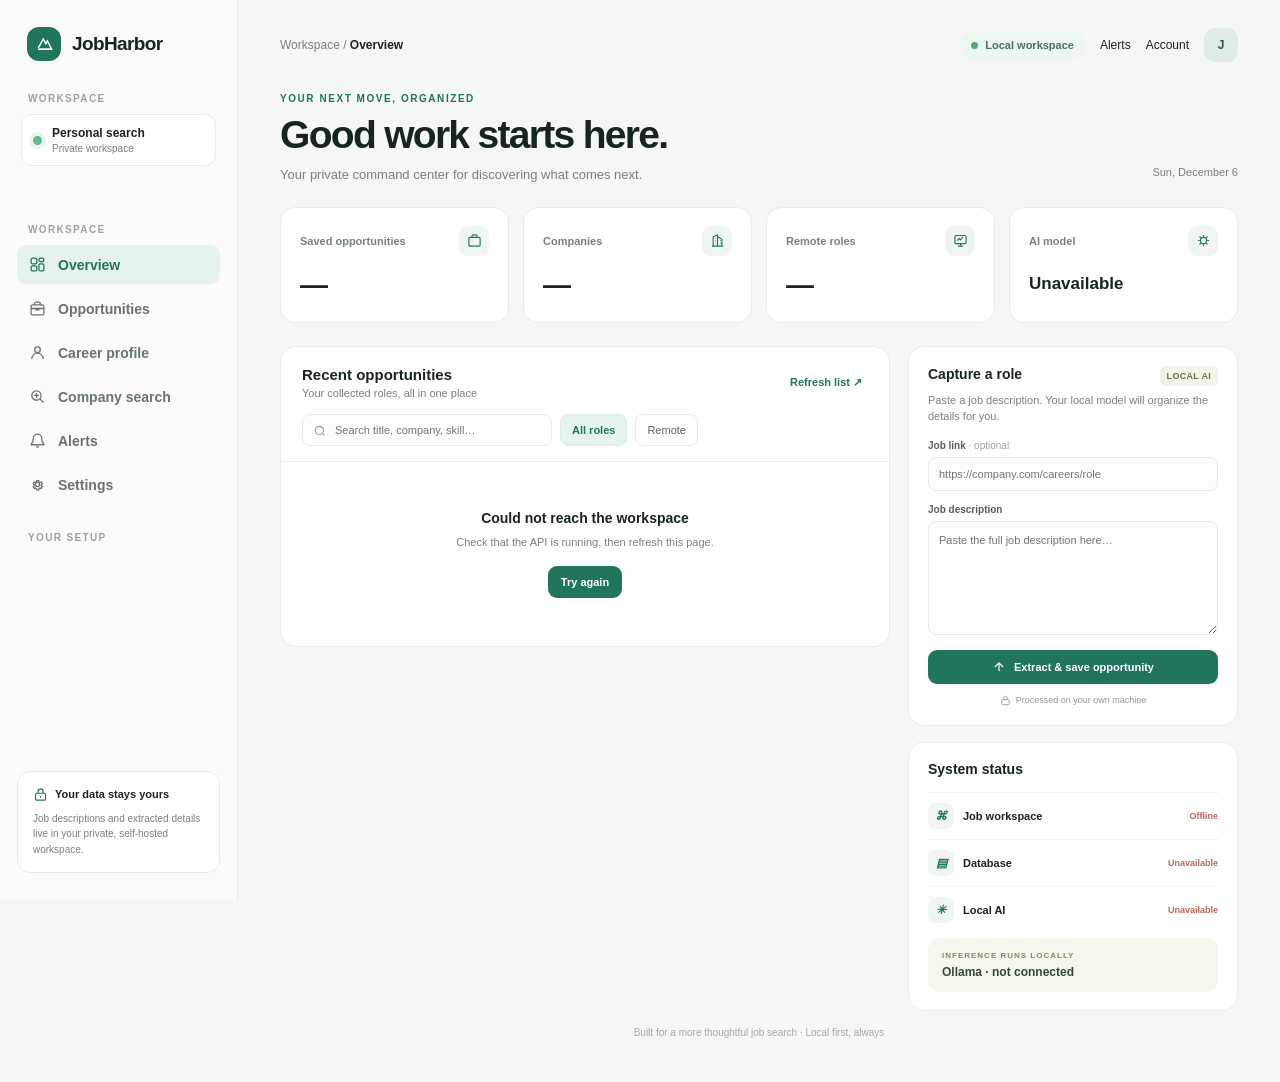
==== backend/app/static/index.html @ a7c16cae "Add job alerts, push notifications, and settings" ====
<!doctype html>
<html lang="en">
<head>
  <meta charset="utf-8">
  <meta name="viewport" content="width=device-width, initial-scale=1">
  <meta name="theme-color" content="#450084">
  <meta name="description" content="A private, local-first workspace for collecting and organizing job opportunities with AI.">
  <title>JobHarbor — Local AI Job Search</title>
  <style>
    :root{--ink:#172520;--muted:#77827d;--line:#e8ece8;--paper:#fff;--wash:#f5f7f4;--green:#21755c;--mint:#e6f3ed;--lime:#c9f07b;--amber:#f6bd68;--shadow:0 12px 35px rgba(31,53,44,.055)}
    *{box-sizing:border-box}body{margin:0;background:var(--wash);color:var(--ink);font-family:Inter,"DM Sans",-apple-system,BlinkMacSystemFont,"Segoe UI",sans-serif;font-size:14px}button,input,textarea{font:inherit}button{cursor:pointer}.shell{min-height:100vh;display:grid;grid-template-columns:238px 1fr}.sidebar{background:#fbfcfa;border-right:1px solid var(--line);padding:27px 17px;display:flex;flex-direction:column;position:sticky;top:0;height:100vh}.brand{display:flex;align-items:center;gap:11px;padding:0 10px 32px;font-family:Manrope,Inter,sans-serif;font-size:19px;font-weight:800;letter-spacing:-.6px}.brand-mark{width:34px;height:34px;border-radius:12px;background:var(--green);display:grid;place-items:center;color:white}.brand-mark svg{width:19px}.workspace-label,.nav-caption{font-size:10px;letter-spacing:1.35px;color:#9aa39e;font-weight:700;text-transform:uppercase;padding:0 11px;margin-bottom:10px}.workspace{display:flex;align-items:center;gap:10px;background:white;border:1px solid var(--line);border-radius:11px;padding:11px;margin:0 4px 30px}.workspace-dot{width:9px;height:9px;background:#66b989;border-radius:50%;box-shadow:0 0 0 4px #e8f5ed}.workspace strong{display:block;font-size:12px}.workspace small{display:block;color:var(--muted);font-size:10px;margin-top:3px}.nav{display:grid;gap:5px}.nav a{color:#68746e;text-decoration:none;padding:11px 12px;border-radius:9px;display:flex;gap:12px;align-items:center;font-weight:600}.nav a.active{color:var(--green);background:var(--mint)}.nav a svg{width:17px;height:17px;stroke:currentColor;stroke-width:1.8;fill:none}.nav-caption{margin-top:28px}.side-note{margin-top:auto;padding:15px;border:1px solid var(--line);border-radius:13px;background:#fff}.side-note-head{display:flex;align-items:center;gap:7px;font-size:11px;font-weight:700}.lock{color:var(--green);width:15px}.side-note p{font-size:10px;color:var(--muted);line-height:1.55;margin:9px 0 0}.main{max-width:1500px;width:100%;margin:auto;padding:28px 42px 44px}.topbar{display:flex;justify-content:space-between;align-items:center;margin-bottom:31px}.crumb{color:var(--muted);font-size:12px}.crumb b{color:var(--ink);font-weight:700}.top-actions{display:flex;align-items:center;gap:15px}.live-pill{display:flex;align-items:center;gap:7px;color:#47755e;font-size:11px;font-weight:600;background:#edf6ef;padding:8px 11px;border-radius:999px}.live-pill i{width:7px;height:7px;background:#52a875;border-radius:50%}.avatar{width:34px;height:34px;display:grid;place-items:center;border-radius:11px;background:#e2ece7;color:#2c5c49;font-weight:700;font-size:12px}.eyebrow{font-size:10px;letter-spacing:1.55px;text-transform:uppercase;color:var(--green);font-weight:700;margin-bottom:9px}.intro{display:flex;align-items:flex-end;justify-content:space-between;gap:20px;margin-bottom:25px}.intro h1{font:700 clamp(28px,3.2vw,39px)/1.15 Manrope,Inter,sans-serif;letter-spacing:-1.7px;margin:0}.intro p{color:var(--muted);margin:9px 0 0;font-size:13px}.date-label{color:var(--muted);font-size:11px;padding-bottom:4px;white-space:nowrap}.metrics{display:grid;grid-template-columns:repeat(4,1fr);gap:14px;margin-bottom:23px}.metric{background:var(--paper);border:1px solid var(--line);border-radius:15px;padding:18px 19px;min-height:116px}.metric-top{display:flex;justify-content:space-between;align-items:center;color:var(--muted);font-size:11px;font-weight:600}.metric-icon{width:30px;height:30px;border-radius:9px;background:#f1f5f2;display:grid;place-items:center;color:var(--green)}.metric-icon svg{width:15px;height:15px;stroke:currentColor;stroke-width:1.8;fill:none}.metric strong{display:block;font:700 28px Manrope,Inter,sans-serif;letter-spacing:-1px;margin-top:13px}.metric strong.na{font-size:17px;letter-spacing:0;padding-top:5px}.content-grid{display:grid;grid-template-columns:minmax(0,1fr) 330px;gap:18px;align-items:start}.panel{background:var(--paper);border:1px solid var(--line);border-radius:16px}.jobs-panel{overflow:hidden}.panel-head{display:flex;justify-content:space-between;align-items:center;padding:19px 21px 15px}.panel-title{font:700 15px Manrope,Inter,sans-serif}.panel-sub{font-size:11px;color:var(--muted);margin-top:4px}.text-link{color:var(--green);border:0;background:none;font-weight:700;font-size:11px}.filters{padding:0 21px 15px;display:flex;gap:8px;align-items:center}.search{position:relative;flex:1;max-width:250px}.search svg{position:absolute;width:14px;left:11px;top:10px;stroke:#96a19b;fill:none;stroke-width:2}.search input{width:100%;border:1px solid var(--line);background:#fcfdfc;border-radius:8px;padding:9px 10px 9px 32px;font-size:11px;outline:none}.filter-btn{border:1px solid var(--line);background:white;color:#58655e;border-radius:8px;padding:9px 11px;font-size:11px}.filter-btn.selected{background:var(--mint);border-color:#dceee4;color:var(--green);font-weight:700}.job-list{border-top:1px solid var(--line)}.job-card{padding:16px 21px;border-bottom:1px solid #f0f2f0;display:flex;gap:13px;transition:background .15s}.job-card:hover{background:#fbfdfb}.company-logo{flex:0 0 39px;height:39px;border-radius:12px;background:#edf4f0;color:#327158;display:grid;place-items:center;font:700 14px Manrope,Inter,sans-serif}.job-main{min-width:0;flex:1}.job-row{display:flex;justify-content:space-between;gap:10px}.job-title{font-weight:700;font-size:13px;line-height:1.4}.job-company{font-size:11px;color:#64716a;margin-top:3px}.job-meta{display:flex;gap:12px;flex-wrap:wrap;margin-top:10px;color:#7a857f;font-size:10px}.job-meta span{display:flex;align-items:center;gap:4px}.job-meta svg{width:12px;height:12px;stroke:currentColor;fill:none;stroke-width:1.8}.job-tags{display:flex;gap:6px;flex-wrap:wrap;margin-top:10px}.tag{font-size:9px;color:#52685b;background:#f1f5f1;padding:5px 8px;border-radius:999px}.job-date{color:#98a19c;font-size:10px;white-space:nowrap}.job-desc{color:#717d76;font-size:11px;line-height:1.55;margin-top:11px;border-top:1px solid #eff2ef;padding-top:10px;white-space:pre-wrap}.job-url{color:var(--green);font-size:10px;text-decoration:none}.empty{padding:48px 20px;text-align:center}.empty-icon{margin:auto auto 12px;width:45px;height:45px;border-radius:14px;background:var(--mint);color:var(--green);display:grid;place-items:center}.empty-icon svg{width:21px;stroke:currentColor;fill:none;stroke-width:1.6}.empty h3{font:700 14px Manrope,Inter,sans-serif;margin:0}.empty p{max-width:300px;margin:8px auto 15px;color:var(--muted);font-size:11px;line-height:1.6}.primary-btn{border:0;border-radius:9px;background:var(--green);color:#fff;padding:10px 13px;font-weight:700;font-size:11px}.right-col{display:grid;gap:16px}.capture{padding:19px}.capture-head{display:flex;justify-content:space-between;align-items:flex-start}.capture h2,.mini-panel h2{font:700 14px Manrope,Inter,sans-serif;margin:0}.capture p{font-size:11px;color:var(--muted);line-height:1.5;margin:6px 0 15px}.ai-badge{background:#f0f5e8;color:#627d3f;border-radius:6px;font-size:9px;font-weight:700;padding:5px 7px;letter-spacing:.3px}.field-label{display:block;font-size:10px;font-weight:700;color:#52615a;margin:13px 0 6px}.capture input,.capture textarea{width:100%;border:1px solid var(--line);background:#fcfdfc;border-radius:8px;padding:10px;font-size:11px;outline:none;resize:vertical}.capture textarea{min-height:114px;line-height:1.5}.capture input:focus,.capture textarea:focus,.search input:focus{border-color:#9ac9ad;box-shadow:0 0 0 3px #edf7f0}.capture .primary-btn{width:100%;margin-top:12px;display:flex;align-items:center;justify-content:center;gap:8px}.primary-btn:disabled{opacity:.65;cursor:wait}.primary-btn svg{width:14px;stroke:currentColor;fill:none;stroke-width:2}.privacy{display:flex;align-items:center;justify-content:center;gap:5px;font-size:9px;color:#8b9690;margin-top:11px}.privacy svg{width:11px;stroke:currentColor;fill:none;stroke-width:1.8}.mini-panel{padding:18px 19px}.mini-panel h2{margin-bottom:15px}.service-row{display:flex;align-items:center;justify-content:space-between;padding:10px 0;border-top:1px solid #f0f2f0}.service-name{display:flex;align-items:center;gap:9px;font-size:11px;font-weight:600}.service-icon{width:26px;height:26px;border-radius:8px;background:#f1f5f2;color:var(--green);display:grid;place-items:center;font-size:12px}.service-status{font-size:9px;font-weight:700;color:#78847c}.service-status.ok{color:#458461}.service-status.checking{color:#b18b4e}.service-status.offline{color:#ba665a}.model-callout{background:#f3f7ed;border-radius:12px;padding:13px 14px;margin-top:5px}.model-callout small{display:block;color:#79905d;text-transform:uppercase;font-weight:700;font-size:8px;letter-spacing:1px}.model-callout strong{display:block;color:#354832;font-size:12px;margin-top:5px}.toast{position:fixed;right:24px;bottom:24px;padding:13px 17px;background:#203c30;color:white;border-radius:11px;box-shadow:var(--shadow);font-size:12px;opacity:0;transform:translateY(10px);transition:.2s;pointer-events:none;z-index:4}.toast.show{opacity:1;transform:translateY(0)}.loading{padding:27px;text-align:center;color:var(--muted);font-size:11px}.footer{color:#a1aaa5;font-size:10px;text-align:center;padding:16px 0 0}.mobile-menu{display:none}
    @media(max-width:1050px){.content-grid{grid-template-columns:minmax(0,1fr) 290px}.main{padding:26px 25px}.metrics{gap:10px}.metric{padding:16px}}
    @media(max-width:800px){.shell{grid-template-columns:1fr}.sidebar{height:auto;position:static;padding:14px 18px;border-right:0;border-bottom:1px solid var(--line);flex-direction:row;align-items:center;justify-content:space-between}.brand{padding:0;font-size:16px}.brand-mark{width:31px;height:31px}.workspace-label,.workspace,.nav-caption,.side-note{display:none}.nav{display:flex;gap:3px;overflow-x:auto;margin-left:10px}.nav a{font-size:10px;padding:8px}.main{padding:23px 18px}.topbar{margin-bottom:24px}.content-grid{grid-template-columns:1fr}.right-col{grid-template-columns:1fr 1fr}.metrics{grid-template-columns:repeat(2,1fr)}.metric{min-height:104px}.intro{align-items:flex-start}.date-label{display:none}}
    @media(max-width:520px){.main{padding:20px 13px}.right-col{grid-template-columns:1fr}.topbar{margin-bottom:21px}.live-pill{font-size:0;padding:10px}.live-pill i{width:8px;height:8px}.metrics{gap:8px}.metric{padding:13px;min-height:96px}.metric strong{font-size:24px}.metric-top{font-size:10px}.intro h1{font-size:29px}.panel-head{padding:16px}.filters{padding:0 16px 13px;flex-wrap:wrap}.search{max-width:none;flex-basis:100%}.job-card{padding:14px 15px}.job-date{font-size:9px}.capture{padding:17px}.job-meta{gap:8px}}
  </style>
  <script src="/assets/theme.js"></script>
  <link rel="stylesheet" href="/assets/theme.css">
</head>
<body>
  <div class="shell">
    <aside class="sidebar">
      <div class="brand"><span class="brand-mark"><svg viewBox="0 0 24 24" fill="none" stroke="currentColor" stroke-width="1.8"><path d="M4 16.5 10.5 5l3.2 6 2-3.5L21 18H4"/><path d="M7 18h13"/></svg></span>JobHarbor</div>
      <div class="workspace-label">Workspace</div>
      <div class="workspace"><i class="workspace-dot"></i><div><strong>Personal search</strong><small>Private workspace</small></div></div>
      <div class="nav-caption">Workspace</div>
      <nav class="nav"><a class="active" href="/"><svg viewBox="0 0 24 24"><rect x="3" y="3" width="8" height="8" rx="2"/><rect x="14" y="3" width="7" height="5" rx="2"/><rect x="14" y="11" width="7" height="10" rx="2"/><rect x="3" y="14" width="8" height="7" rx="2"/></svg>Overview</a><a href="#opportunities"><svg viewBox="0 0 24 24"><rect x="3" y="7" width="18" height="14" rx="2"/><path d="M8 7V5a2 2 0 0 1 2-2h4a2 2 0 0 1 2 2v2M3 12h18M10 12v2h4v-2"/></svg>Opportunities</a><a href="/assets/profile.html"><svg viewBox="0 0 24 24"><circle cx="12" cy="8" r="4"/><path d="M4 21a8 8 0 0 1 16 0"/></svg>Career profile</a><a href="/assets/scanner.html"><svg viewBox="0 0 24 24"><circle cx="10.5" cy="10.5" r="6.5"/><path d="m15.5 15.5 5 5M10.5 7v7m-3.5-3.5h7"/></svg>Company search</a><a href="/notifications"><svg viewBox="0 0 24 24"><path d="M18 9a6 6 0 0 0-12 0c0 7-3 7-3 9h18c0-2-3-2-3-9M10 21h4"/></svg>Alerts</a><a href="/settings"><svg viewBox="0 0 24 24"><circle cx="12" cy="12" r="3"/><path d="m19.4 15 .1.1 1.4 1.1-1.4 2.4-1.7-.7a8 8 0 0 1-1.7 1l-.3 1.8h-2.8l-.3-1.8a8 8 0 0 1-1.7-1l-1.7.7-1.4-2.4 1.4-1.1a7 7 0 0 1 0-2l-1.4-1.1 1.4-2.4 1.7.7a8 8 0 0 1 1.7-1l.3-1.8h2.8l.3 1.8a8 8 0 0 1 1.7 1l1.7-.7 1.4 2.4-1.4 1.1a7 7 0 0 1 0 2Z" transform="translate(-2 -1)"/></svg>Settings</a></nav>
      <div class="nav-caption">Your setup</div>
      <div class="side-note"><div class="side-note-head"><svg class="lock" viewBox="0 0 24 24" fill="none" stroke="currentColor" stroke-width="1.8"><rect x="4" y="10" width="16" height="11" rx="2"/><path d="M8 10V7a4 4 0 0 1 8 0v3m-4 4v3"/></svg>Your data stays yours</div><p>Job descriptions and extracted details live in your private, self-hosted workspace.</p></div>
    </aside>
    <main class="main" id="home">
      <header class="topbar"><div class="crumb">Workspace <span> / </span> <b>Overview</b></div><div class="top-actions"><div class="live-pill"><i></i>Local workspace</div><a href="/notifications" style="color:inherit;text-decoration:none;font-size:12px">Alerts <span id="alert-count"></span></a><a href="/account" style="color:inherit;text-decoration:none;font-size:12px">Account</a><div class="avatar">J</div></div></header>
      <section class="intro"><div><div class="eyebrow">Your next move, organized</div><h1>Good work starts here.</h1><p>Your private command center for discovering what comes next.</p></div><div class="date-label" id="today"></div></section>
      <section class="metrics" aria-label="Workspace summary">
        <article class="metric"><div class="metric-top">Saved opportunities <span class="metric-icon"><svg viewBox="0 0 24 24"><rect x="3" y="7" width="18" height="14" rx="2"/><path d="M8 7V5a2 2 0 0 1 2-2h4a2 2 0 0 1 2 2v2"/></svg></span></div><strong id="stat-total">—</strong></article>
        <article class="metric"><div class="metric-top">Companies <span class="metric-icon"><svg viewBox="0 0 24 24"><path d="M3 21h18M5 21V6l7-3v18m7 0V10l-7-4"/><path d="M8 8h1m-1 4h1m-1 4h1m7-4h1m-1 4h1"/></svg></span></div><strong id="stat-companies">—</strong></article>
        <article class="metric"><div class="metric-top">Remote roles <span class="metric-icon"><svg viewBox="0 0 24 24"><rect x="3" y="4" width="18" height="13" rx="2"/><path d="M8 21h8m-4-4v4m-5-9 3-3 2 2 4-5"/></svg></span></div><strong id="stat-remote">—</strong></article>
        <article class="metric"><div class="metric-top">AI model <span class="metric-icon"><svg viewBox="0 0 24 24"><path d="M12 3v3m0 12v3M3 12h3m12 0h3M5.6 5.6l2.1 2.1m8.6 8.6 2.1 2.1m0-12.8-2.1 2.1m-8.6 8.6-2.1 2.1"/><circle cx="12" cy="12" r="5"/></svg></span></div><strong class="na" id="model-name">Checking…</strong></article>
      </section>
      <section class="content-grid">
        <section class="panel jobs-panel" id="opportunities">
          <div class="panel-head"><div><div class="panel-title">Recent opportunities</div><div class="panel-sub" id="jobs-caption">Your collected roles, all in one place</div></div><button class="text-link" id="refresh">Refresh list ↗</button></div>
          <div class="filters"><label class="search"><svg viewBox="0 0 24 24"><circle cx="11" cy="11" r="7"/><path d="m16 16 4 4"/></svg><input id="search" type="search" placeholder="Search title, company, skill…" aria-label="Search opportunities"></label><button class="filter-btn selected" data-filter="all">All roles</button><button class="filter-btn" data-filter="remote">Remote</button></div>
          <div class="job-list" id="job-list"><div class="loading">Loading your opportunities…</div></div>
        </section>
        <aside class="right-col">
          <section class="panel capture">
            <div class="capture-head"><div><h2>Capture a role</h2></div><span class="ai-badge">LOCAL AI</span></div>
            <p>Paste a job description. Your local model will organize the details for you.</p>
            <form id="capture-form"><label class="field-label" for="source-url">Job link <span style="color:#9aa39e;font-weight:400">· optional</span></label><input id="source-url" type="url" placeholder="https://company.com/careers/role"><label class="field-label" for="description">Job description</label><textarea id="description" required minlength="30" maxlength="50000" placeholder="Paste the full job description here…"></textarea><button class="primary-btn" id="submit-btn" type="submit"><svg viewBox="0 0 24 24"><path d="M12 19V5m-7 7 7-7 7 7"/></svg><span>Extract &amp; save opportunity</span></button></form>
            <div class="privacy"><svg viewBox="0 0 24 24"><rect x="4" y="10" width="16" height="11" rx="2"/><path d="M8 10V7a4 4 0 0 1 8 0v3"/></svg>Processed on your own machine</div>
          </section>
          <section class="panel mini-panel"><h2>System status</h2><div class="service-row"><span class="service-name"><i class="service-icon">⌘</i>Job workspace</span><span class="service-status checking" id="api-status">Checking</span></div><div class="service-row"><span class="service-name"><i class="service-icon">▤</i>Database</span><span class="service-status checking" id="db-status">Checking</span></div><div class="service-row"><span class="service-name"><i class="service-icon">✳</i>Local AI</span><span class="service-status checking" id="ai-status">Checking</span></div><div class="model-callout"><small>Inference runs locally</small><strong id="model-card">Ollama · checking model</strong></div></section>
        </aside>
      </section>
      <footer class="footer">Built for a more thoughtful job search · Local first, always</footer>
    </main>
  </div>
  <div class="toast" id="toast" role="status"></div>
  <script>
    const $=s=>document.querySelector(s);let jobs=[],activeFilter='all';
    $('#today').textContent=new Intl.DateTimeFormat(undefined,{weekday:'short',month:'long',day:'numeric'}).format(new Date());
    const escapeHtml=value=>String(value??'').replace(/[&<>"']/g,c=>({'&':'&amp;','<':'&lt;','>':'&gt;','"':'&quot;',"'":'&#39;'}[c]));
    const shortDate=value=>{if(!value)return '';const d=new Date(value);return Number.isNaN(d.getTime())?'':new Intl.DateTimeFormat(undefined,{month:'short',day:'numeric'}).format(d)};
    function toast(message){const t=$('#toast');t.textContent=message;t.classList.add('show');setTimeout(()=>t.classList.remove('show'),3200)}
    function setStatus(id,state,label){const el=document.getElementById(id);el.textContent=label;el.className='service-status '+state}
    function renderJobs(){const query=$('#search').value.trim().toLowerCase();const filtered=jobs.filter(j=>{const searchable=[j.title,j.company,j.location,j.employment_type,j.job_level,...(j.skills||[])].filter(Boolean).join(' ').toLowerCase();return (!query||searchable.includes(query))&&(activeFilter!=='remote'||j.work_arrangement==='remote')});$('#jobs-caption').textContent=`${jobs.length} ${jobs.length===1?'role':'roles'} in your workspace`;if(!filtered.length){$('#job-list').innerHTML=`<div class="empty"><div class="empty-icon"><svg viewBox="0 0 24 24"><rect x="3" y="7" width="18" height="14" rx="2"/><path d="M8 7V5a2 2 0 0 1 2-2h4a2 2 0 0 1 2 2v2"/></svg></div><h3>${jobs.length?'No matching roles':'Your next role starts here'}</h3><p>${jobs.length?'Try a different search or filter.':'Paste a job description and your local AI will turn it into a tidy, searchable opportunity.'}</p>${jobs.length?'':'<button class="primary-btn" onclick="document.querySelector(\'#description\').focus()">Capture your first role</button>'}</div>`;return}$('#job-list').innerHTML=filtered.map(j=>{const skills=(j.skills||[]).slice(0,4);const extra=(j.skills||[]).length-skills.length;const meta=[j.location,j.employment_type,j.work_arrangement&&j.work_arrangement[0].toUpperCase()+j.work_arrangement.slice(1)].filter(Boolean);const desc=j.description?`<details><summary class="text-link" style="cursor:pointer;margin-top:10px">View description</summary><div class="job-desc">${escapeHtml(j.description)}${j.source_url?`<br><br><a class="job-url" href="${escapeHtml(j.source_url)}" target="_blank" rel="noopener noreferrer">Open original posting ↗</a>`:''}</div></details>`:'';return `<article class="job-card"><div class="company-logo">${escapeHtml((j.company||j.title||'?').trim().charAt(0).toUpperCase())}</div><div class="job-main"><div class="job-row"><div><div class="job-title">${escapeHtml(j.title||'Untitled opportunity')}</div><div class="job-company">${escapeHtml(j.company||'Company not identified')}${j.job_level?` · ${escapeHtml(j.job_level)}`:''}</div></div><time class="job-date">${escapeHtml(shortDate(j.created_at))}</time></div>${meta.length?`<div class="job-meta">${meta.map((m,i)=>`<span>${i===0?'<svg viewBox="0 0 24 24"><path d="M20 10c0 5-8 11-8 11S4 15 4 10a8 8 0 1 1 16 0Z"/><circle cx="12" cy="10" r="2"/></svg>':''}${escapeHtml(m)}</span>`).join('')}</div>`:''}${skills.length?`<div class="job-tags">${skills.map(s=>`<span class="tag">${escapeHtml(s)}</span>`).join('')}${extra>0?`<span class="tag">+${extra}</span>`:''}</div>`:''}${desc}</div></article>`}).join('')}
    async function loadJobs(){try{const r=await fetch('/jobs?limit=100');if(!r.ok)throw Error();jobs=await r.json();$('#stat-total').textContent=jobs.length;$('#stat-companies').textContent=new Set(jobs.map(j=>j.company).filter(Boolean).map(c=>c.toLowerCase())).size;$('#stat-remote').textContent=jobs.filter(j=>j.work_arrangement==='remote').length;renderJobs();setStatus('api-status','ok','Online')}catch{$('#job-list').innerHTML='<div class="empty"><h3>Could not reach the workspace</h3><p>Check that the API is running, then refresh this page.</p><button class="primary-btn" onclick="loadJobs()">Try again</button></div>';$('#stat-total').textContent='—';$('#stat-companies').textContent='—';$('#stat-remote').textContent='—';setStatus('api-status','offline','Offline')}}
    async function checkService(url,id,label){try{const r=await fetch(url);if(!r.ok)throw Error();const data=await r.json();setStatus(id,'ok','Connected');return data}catch{setStatus(id,'offline','Unavailable');return null}}
    async function refresh(){await loadJobs();const [db,ai]=await Promise.all([checkService('/health/db','db-status'),checkService('/health/ollama','ai-status')]);if(ai?.model){$('#model-name').textContent=ai.model;$('#model-card').textContent=`Ollama · ${ai.model}`}else{$('#model-name').textContent='Unavailable';$('#model-name').classList.add('na');$('#model-card').textContent='Ollama · not connected'}if(!db)setStatus('db-status','offline','Unavailable');loadAlertCount()}
    async function loadAlertCount(){try{const r=await fetch('/scanner/notifications');if(!r.ok)return;const list=await r.json();$('#alert-count').textContent=list.length?`(${list.length})`:''}catch{}}
    $('#search').addEventListener('input',renderJobs);document.querySelectorAll('[data-filter]').forEach(btn=>btn.addEventListener('click',()=>{activeFilter=btn.dataset.filter;document.querySelectorAll('[data-filter]').forEach(b=>b.classList.toggle('selected',b===btn));renderJobs()}));$('#refresh').addEventListener('click',refresh);
    $('#capture-form').addEventListener('submit',async e=>{e.preventDefault();const button=$('#submit-btn');const label=button.querySelector('span');button.disabled=true;label.textContent='Reading with your local model…';try{const url=$('#source-url').value.trim();const response=await fetch('/jobs',{method:'POST',headers:{'Content-Type':'application/json'},body:JSON.stringify({description:$('#description').value,...(url?{source_url:url}:{})})});if(!response.ok){let message='Could not process this job description.';try{message=(await response.json()).detail||message}catch{}throw Error(message)}const job=await response.json();$('#description').value='';$('#source-url').value='';toast(`Saved ${job.title||'your opportunity'}`);await refresh()}catch(err){toast(err.message||'Something went wrong. Check your local AI service.')}finally{button.disabled=false;label.textContent='Extract & save opportunity'}});
    refresh();
  </script>
</body>
</html>
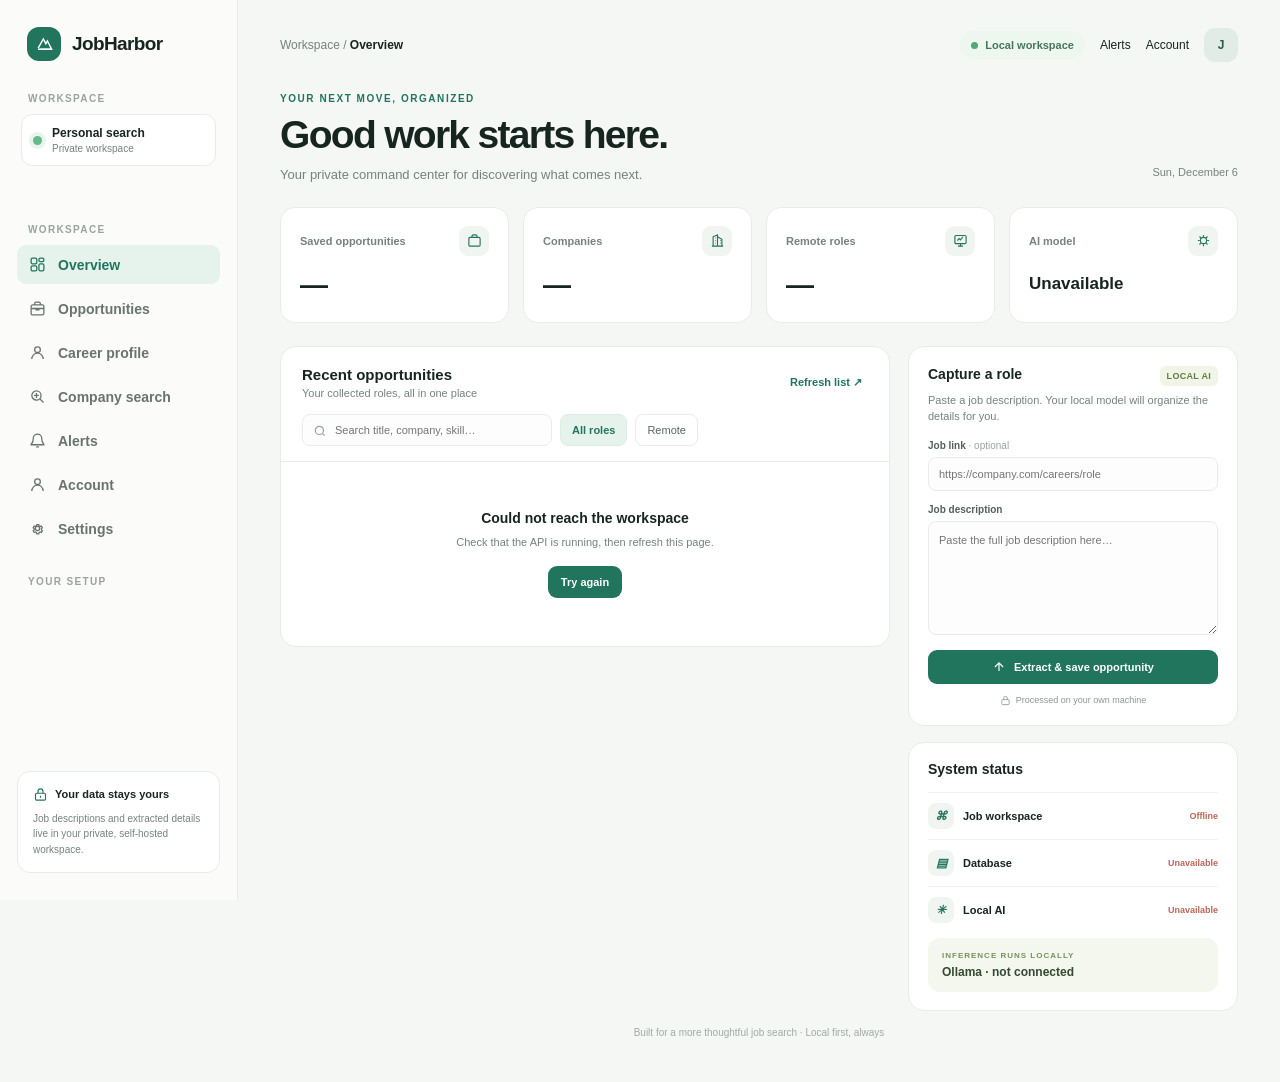
==== commit ba6f7dd5: "Unify app navigation and add opportunities page" ====
--- a/backend/app/static/index.html
+++ b/backend/app/static/index.html
@@ -23,7 +23,7 @@
       <div class="workspace-label">Workspace</div>
       <div class="workspace"><i class="workspace-dot"></i><div><strong>Personal search</strong><small>Private workspace</small></div></div>
       <div class="nav-caption">Workspace</div>
-      <nav class="nav"><a class="active" href="/"><svg viewBox="0 0 24 24"><rect x="3" y="3" width="8" height="8" rx="2"/><rect x="14" y="3" width="7" height="5" rx="2"/><rect x="14" y="11" width="7" height="10" rx="2"/><rect x="3" y="14" width="8" height="7" rx="2"/></svg>Overview</a><a href="#opportunities"><svg viewBox="0 0 24 24"><rect x="3" y="7" width="18" height="14" rx="2"/><path d="M8 7V5a2 2 0 0 1 2-2h4a2 2 0 0 1 2 2v2M3 12h18M10 12v2h4v-2"/></svg>Opportunities</a><a href="/assets/profile.html"><svg viewBox="0 0 24 24"><circle cx="12" cy="8" r="4"/><path d="M4 21a8 8 0 0 1 16 0"/></svg>Career profile</a><a href="/assets/scanner.html"><svg viewBox="0 0 24 24"><circle cx="10.5" cy="10.5" r="6.5"/><path d="m15.5 15.5 5 5M10.5 7v7m-3.5-3.5h7"/></svg>Company search</a><a href="/notifications"><svg viewBox="0 0 24 24"><path d="M18 9a6 6 0 0 0-12 0c0 7-3 7-3 9h18c0-2-3-2-3-9M10 21h4"/></svg>Alerts</a><a href="/settings"><svg viewBox="0 0 24 24"><circle cx="12" cy="12" r="3"/><path d="m19.4 15 .1.1 1.4 1.1-1.4 2.4-1.7-.7a8 8 0 0 1-1.7 1l-.3 1.8h-2.8l-.3-1.8a8 8 0 0 1-1.7-1l-1.7.7-1.4-2.4 1.4-1.1a7 7 0 0 1 0-2l-1.4-1.1 1.4-2.4 1.7.7a8 8 0 0 1 1.7-1l.3-1.8h2.8l.3 1.8a8 8 0 0 1 1.7 1l1.7-.7 1.4 2.4-1.4 1.1a7 7 0 0 1 0 2Z" transform="translate(-2 -1)"/></svg>Settings</a></nav>
+      <nav class="nav"><a class="active" href="/"><svg viewBox="0 0 24 24"><rect x="3" y="3" width="8" height="8" rx="2"/><rect x="14" y="3" width="7" height="5" rx="2"/><rect x="14" y="11" width="7" height="10" rx="2"/><rect x="3" y="14" width="8" height="7" rx="2"/></svg>Overview</a><a href="/opportunities"><svg viewBox="0 0 24 24"><rect x="3" y="7" width="18" height="14" rx="2"/><path d="M8 7V5a2 2 0 0 1 2-2h4a2 2 0 0 1 2 2v2M3 12h18M10 12v2h4v-2"/></svg>Opportunities</a><a href="/assets/profile.html"><svg viewBox="0 0 24 24"><circle cx="12" cy="8" r="4"/><path d="M4 21a8 8 0 0 1 16 0"/></svg>Career profile</a><a href="/assets/scanner.html"><svg viewBox="0 0 24 24"><circle cx="10.5" cy="10.5" r="6.5"/><path d="m15.5 15.5 5 5M10.5 7v7m-3.5-3.5h7"/></svg>Company search</a><a href="/notifications"><svg viewBox="0 0 24 24"><path d="M18 9a6 6 0 0 0-12 0c0 7-3 7-3 9h18c0-2-3-2-3-9M10 21h4"/></svg>Alerts</a><a href="/account"><svg viewBox="0 0 24 24"><circle cx="12" cy="8" r="4"/><path d="M4 21a8 8 0 0 1 16 0"/></svg>Account</a><a href="/settings"><svg viewBox="0 0 24 24"><circle cx="12" cy="12" r="3"/><path d="m19.4 15 .1.1 1.4 1.1-1.4 2.4-1.7-.7a8 8 0 0 1-1.7 1l-.3 1.8h-2.8l-.3-1.8a8 8 0 0 1-1.7-1l-1.7.7-1.4-2.4 1.4-1.1a7 7 0 0 1 0-2l-1.4-1.1 1.4-2.4 1.7.7a8 8 0 0 1 1.7-1l.3-1.8h2.8l.3 1.8a8 8 0 0 1 1.7 1l1.7-.7 1.4 2.4-1.4 1.1a7 7 0 0 1 0 2Z" transform="translate(-2 -1)"/></svg>Settings</a></nav>
       <div class="nav-caption">Your setup</div>
       <div class="side-note"><div class="side-note-head"><svg class="lock" viewBox="0 0 24 24" fill="none" stroke="currentColor" stroke-width="1.8"><rect x="4" y="10" width="16" height="11" rx="2"/><path d="M8 10V7a4 4 0 0 1 8 0v3m-4 4v3"/></svg>Your data stays yours</div><p>Job descriptions and extracted details live in your private, self-hosted workspace.</p></div>
     </aside>
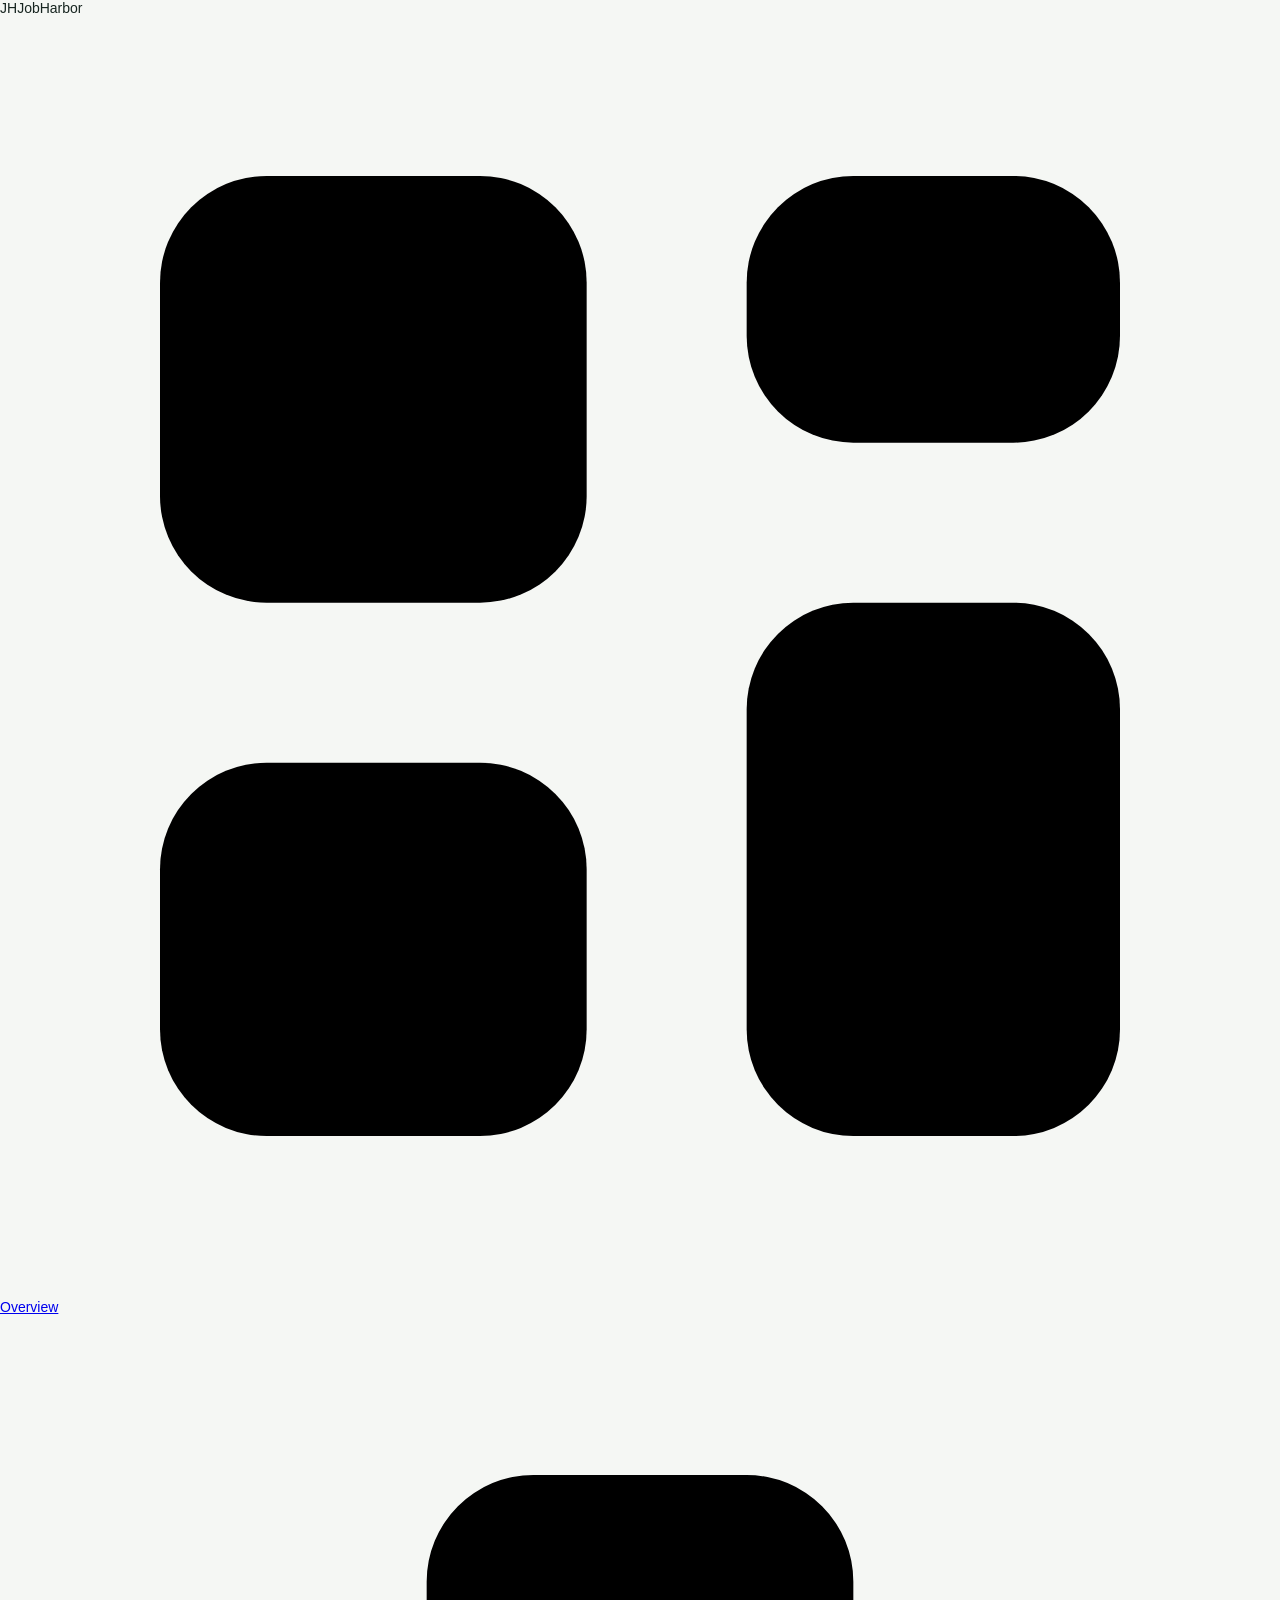
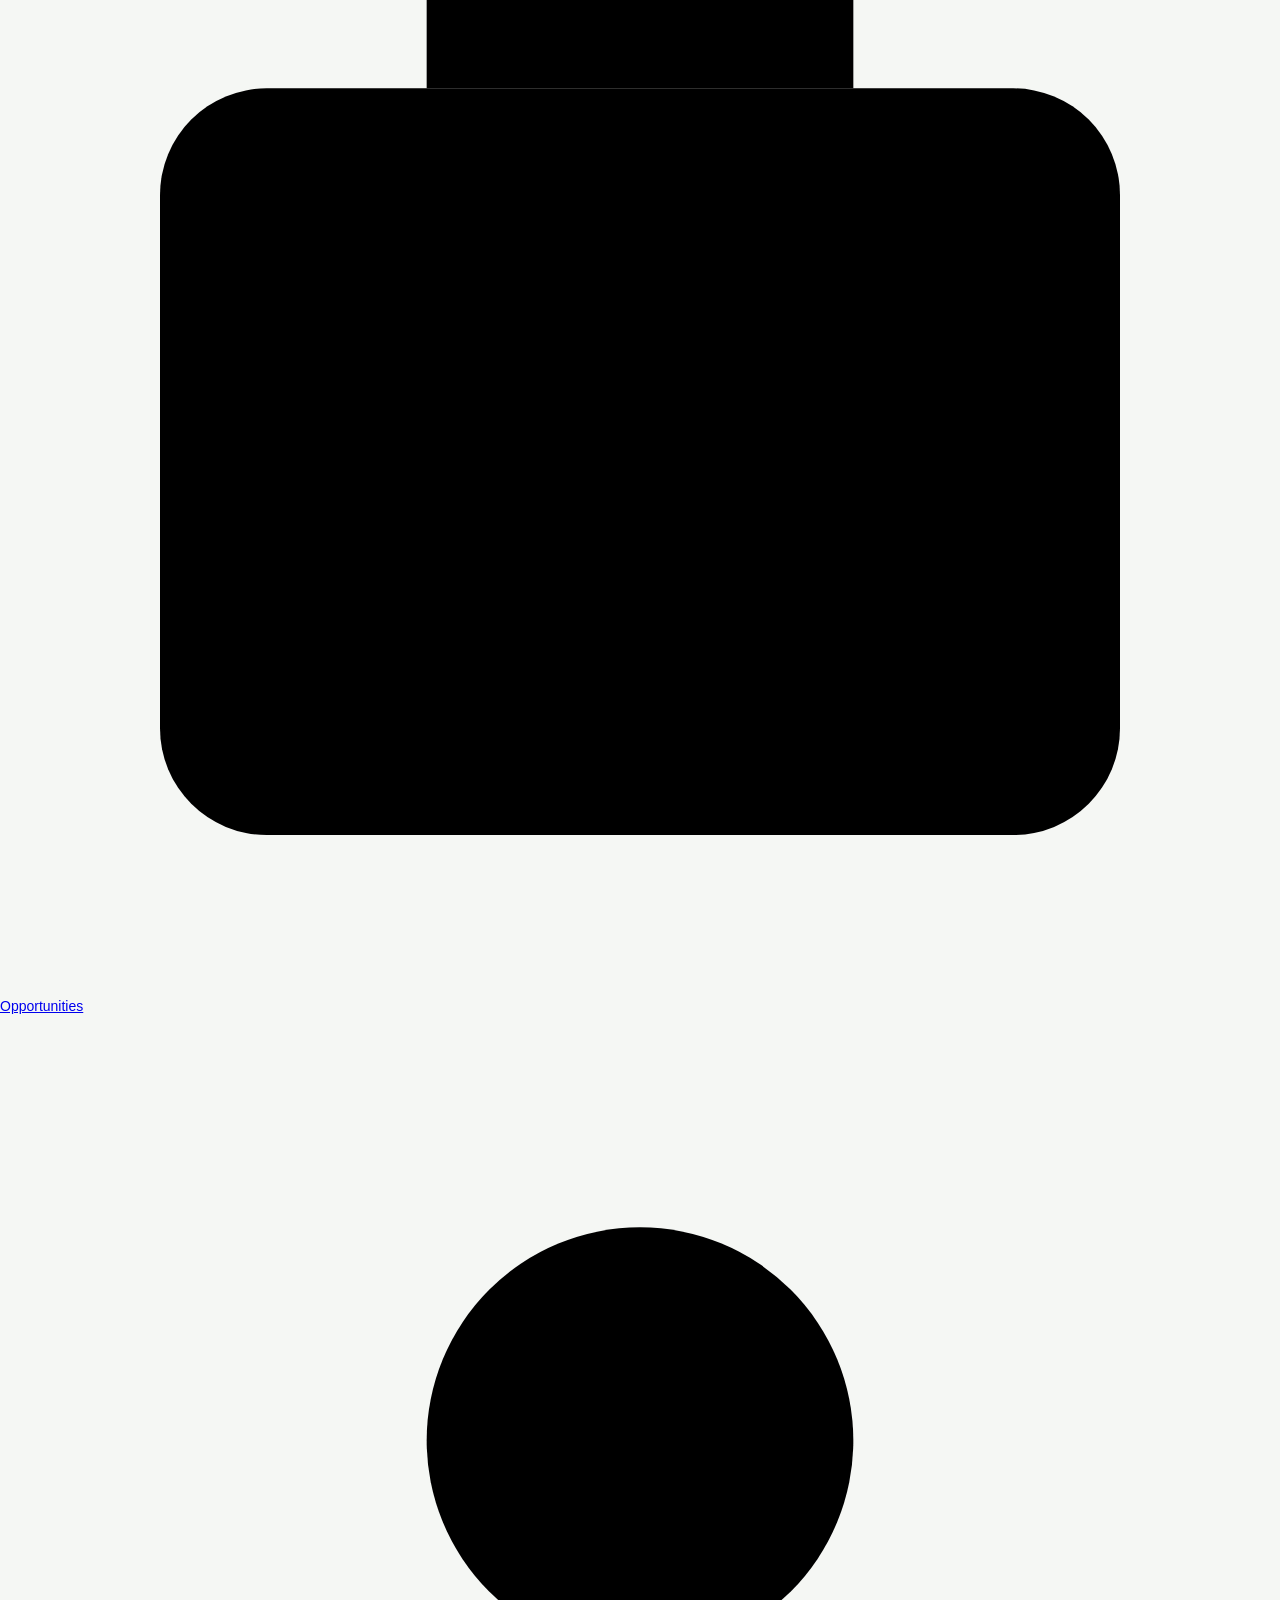
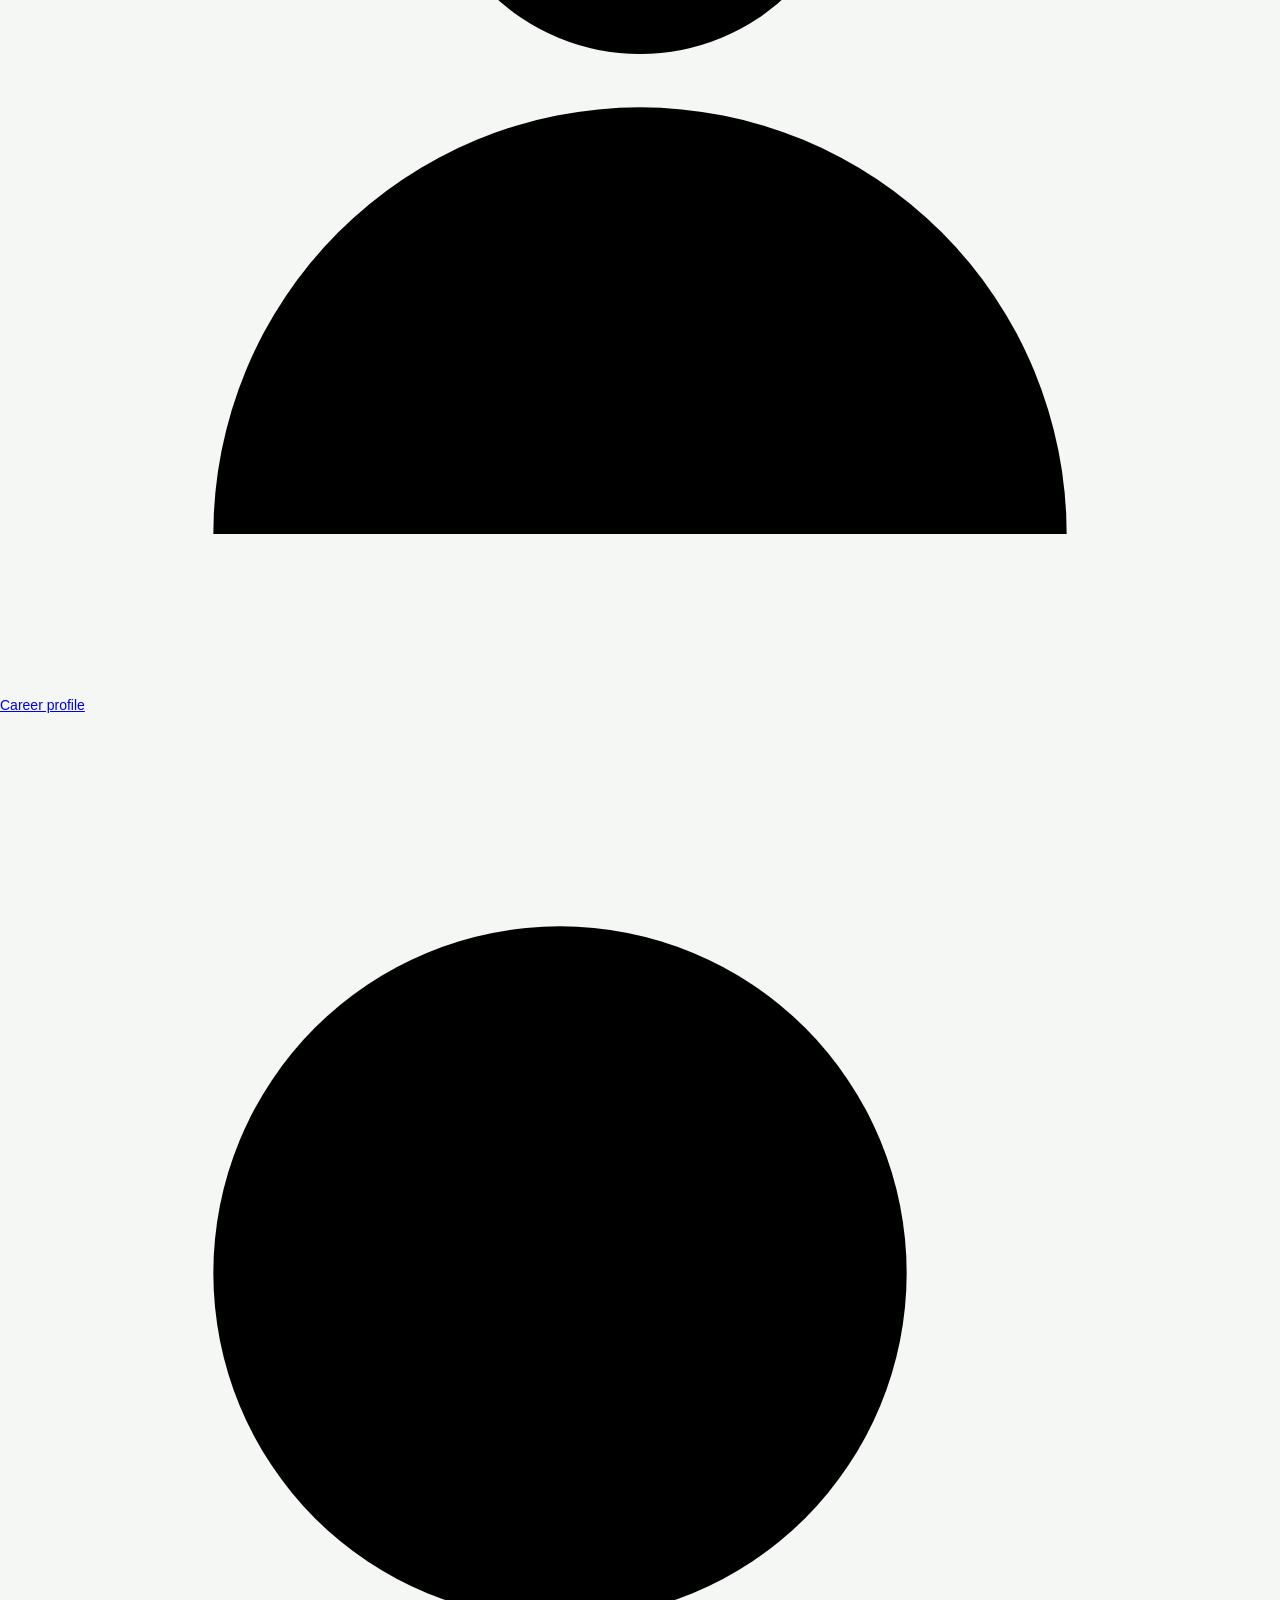
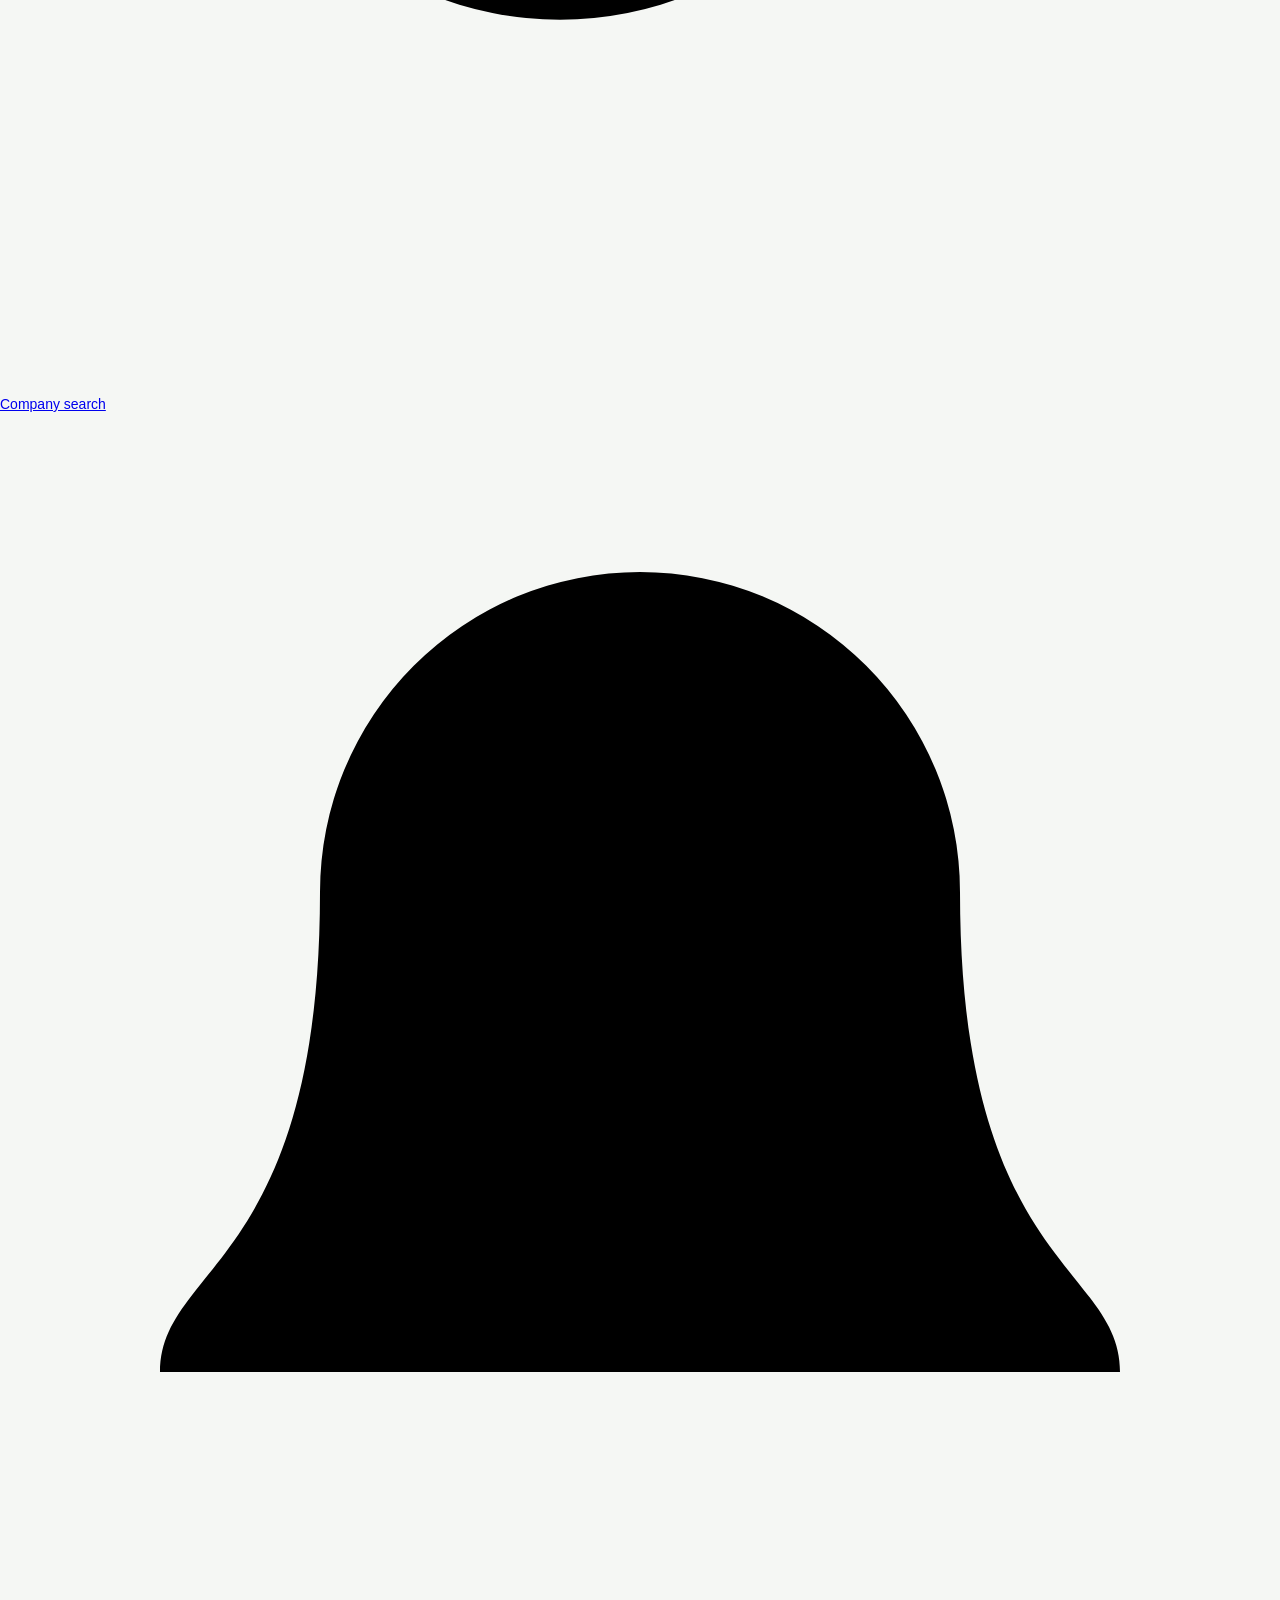
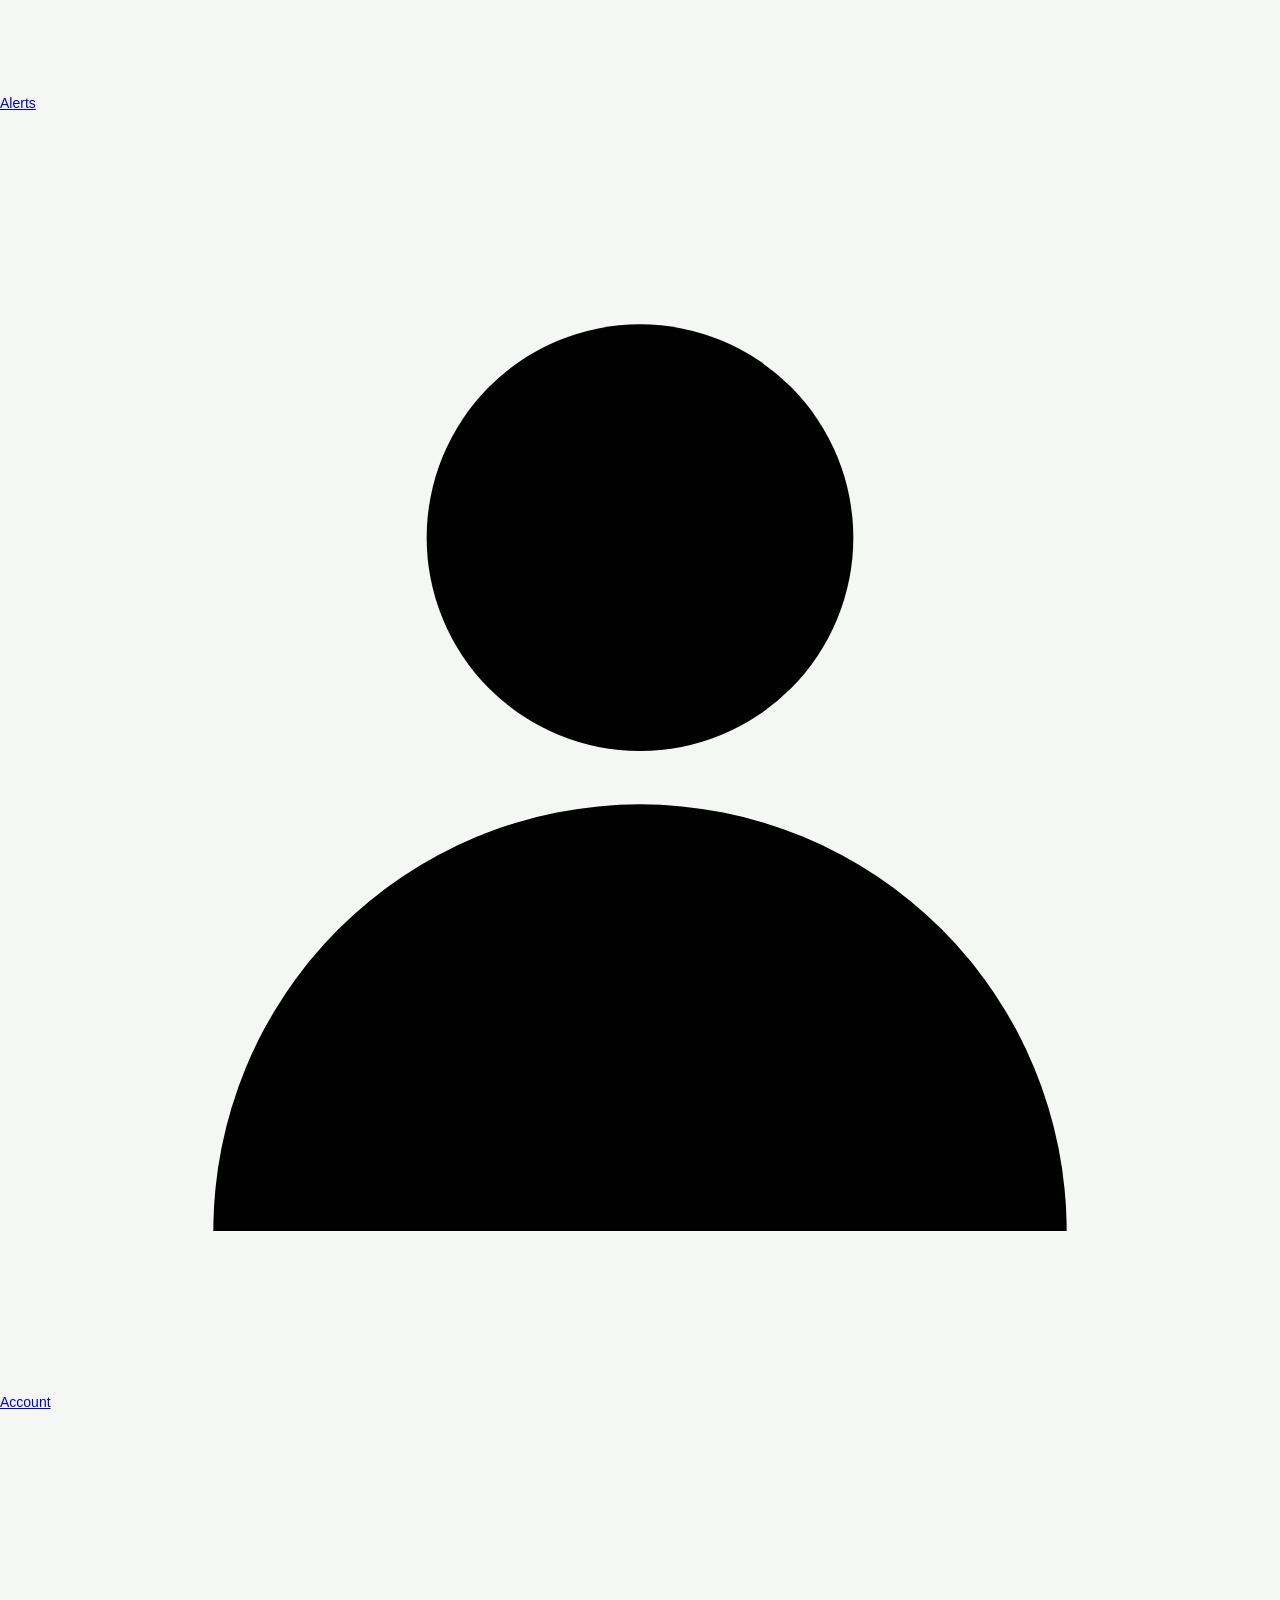
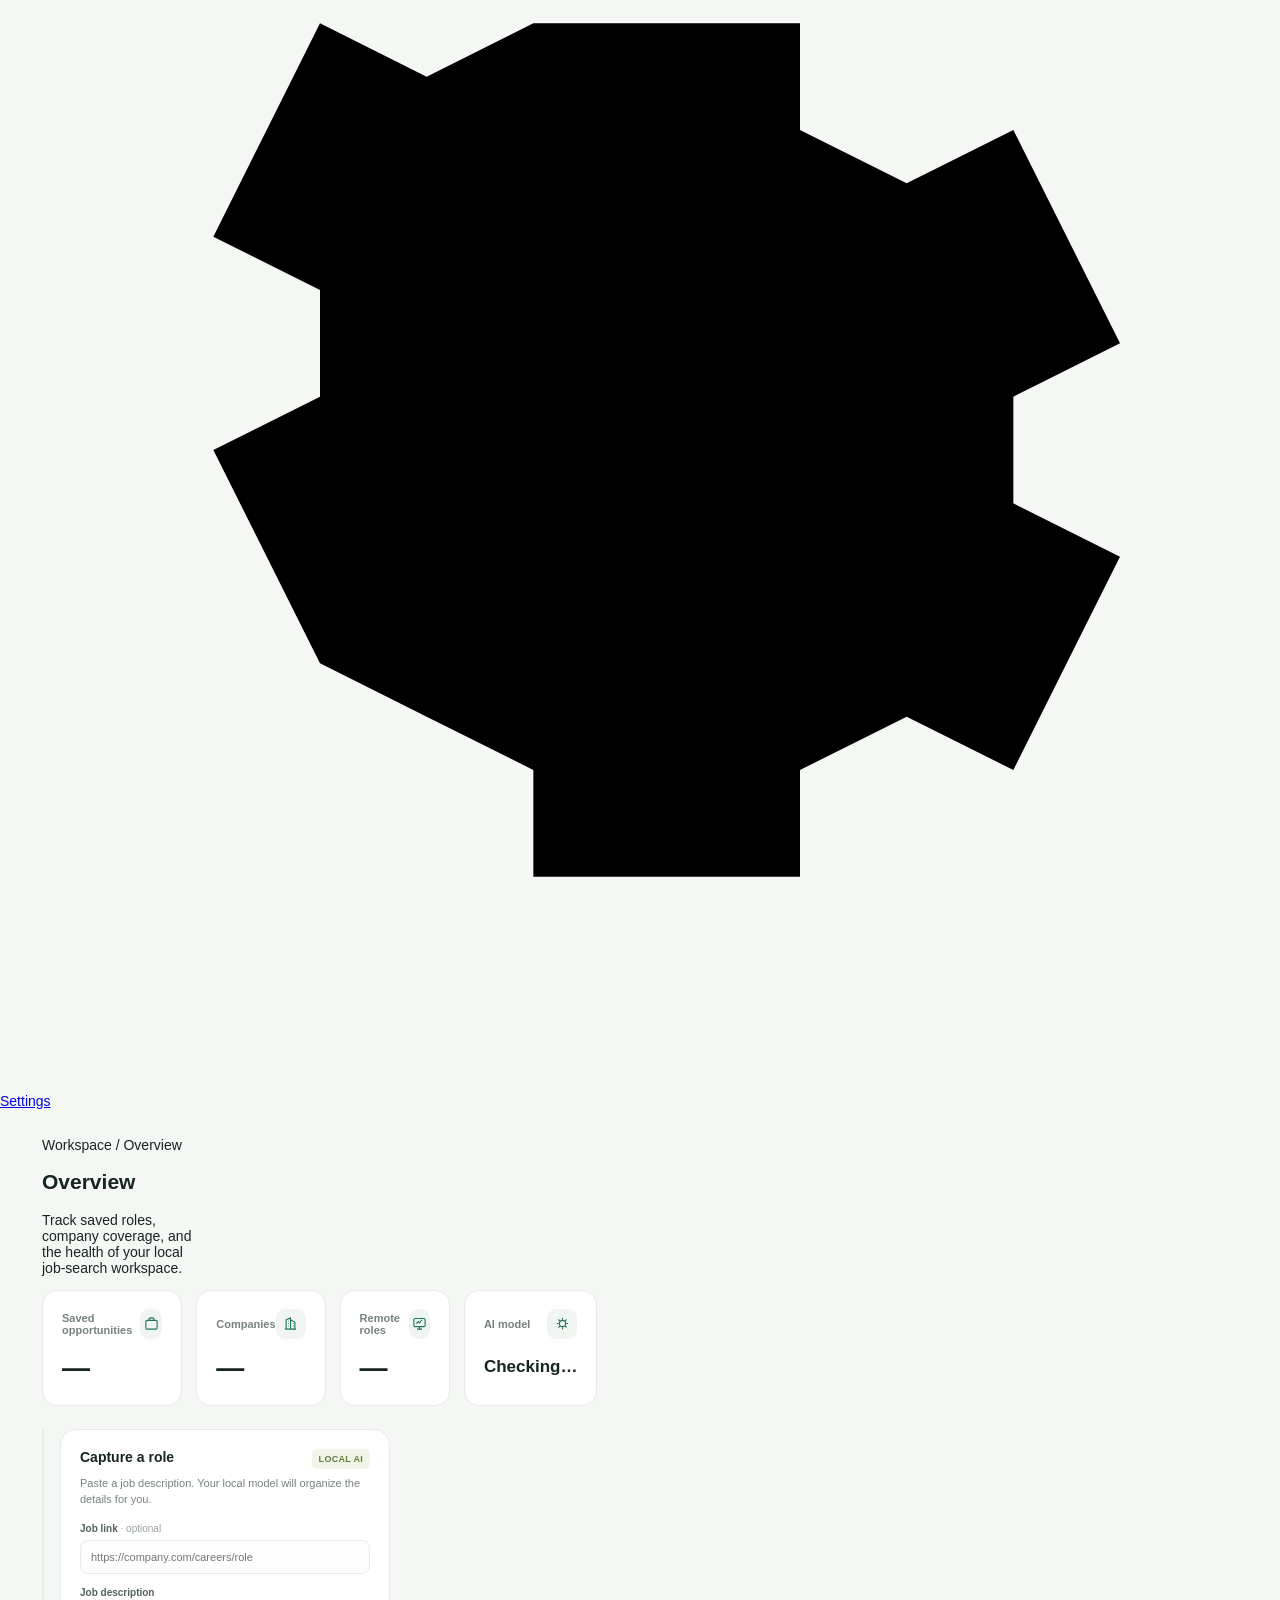
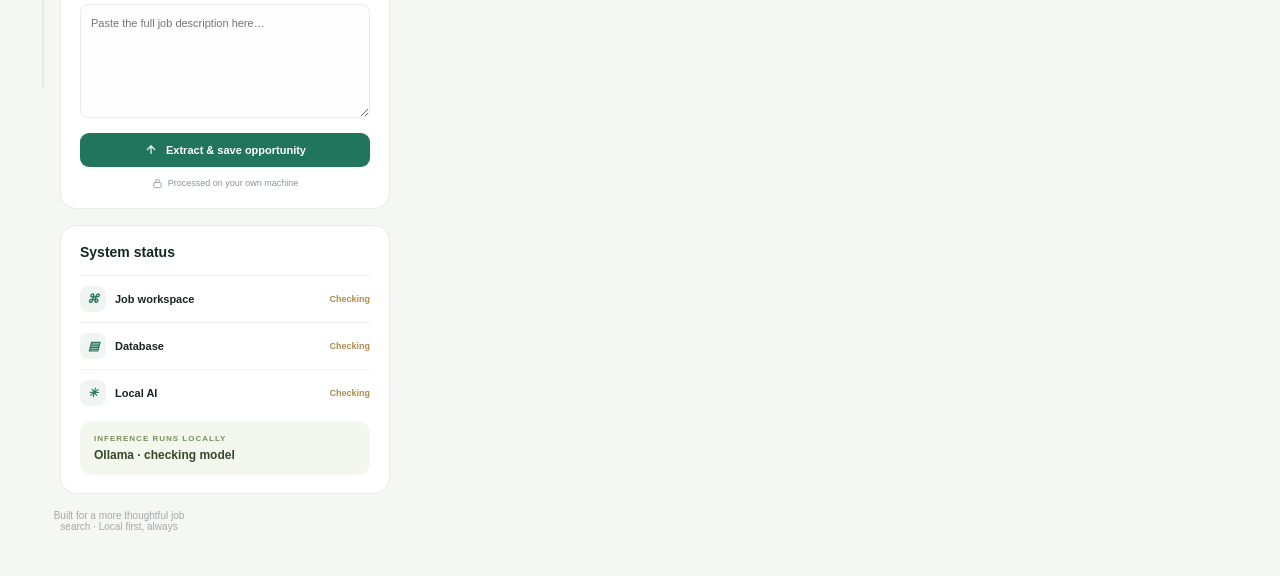
==== commit 5af37eee: "Standardize page navigation and headings" ====
--- a/backend/app/static/index.html
+++ b/backend/app/static/index.html
@@ -16,20 +16,20 @@
   <script src="/assets/theme.js"></script>
   <link rel="stylesheet" href="/assets/theme.css">
 </head>
-<body>
+<body class="with-app-sidebar">
+  <aside class="app-sidebar" aria-label="Main navigation"><div class="app-brand"><span class="app-brand-mark" aria-hidden="true">JH</span>JobHarbor</div><nav>
+    <a href="/" aria-current="page"><svg viewBox="0 0 24 24"><rect x="3" y="3" width="8" height="8" rx="2"/><rect x="14" y="3" width="7" height="5" rx="2"/><rect x="14" y="11" width="7" height="10" rx="2"/><rect x="3" y="14" width="8" height="7" rx="2"/></svg>Overview</a>
+    <a href="/opportunities"><svg viewBox="0 0 24 24"><rect x="3" y="7" width="18" height="14" rx="2"/><path d="M8 7V5a2 2 0 0 1 2-2h4a2 2 0 0 1 2 2v2M3 12h18M10 12v2h4v-2"/></svg>Opportunities</a>
+    <a href="/assets/profile.html"><svg viewBox="0 0 24 24"><circle cx="12" cy="8" r="4"/><path d="M4 21a8 8 0 0 1 16 0"/></svg>Career profile</a>
+    <a href="/assets/scanner.html"><svg viewBox="0 0 24 24"><circle cx="10.5" cy="10.5" r="6.5"/><path d="m15.5 15.5 5 5"/></svg>Company search</a>
+    <a href="/notifications"><svg viewBox="0 0 24 24"><path d="M18 9a6 6 0 0 0-12 0c0 7-3 7-3 9h18c0-2-3-2-3-9M10 21h4"/></svg>Alerts</a>
+    <a href="/account"><svg viewBox="0 0 24 24"><circle cx="12" cy="8" r="4"/><path d="M4 21a8 8 0 0 1 16 0"/></svg>Account</a>
+    <a href="/settings"><svg viewBox="0 0 24 24"><circle cx="12" cy="12" r="3"/><path d="m19 13 2 1-2 4-2-1-2 1v2h-5v-2l-2-1-2-1-2-4 2-1v-2l-2-1 2-4 2 1 2-1V4h5v2l2 1 2-1 2 4-2 1z"/></svg>Settings</a>
+  </nav></aside>
   <div class="shell">
-    <aside class="sidebar">
-      <div class="brand"><span class="brand-mark"><svg viewBox="0 0 24 24" fill="none" stroke="currentColor" stroke-width="1.8"><path d="M4 16.5 10.5 5l3.2 6 2-3.5L21 18H4"/><path d="M7 18h13"/></svg></span>JobHarbor</div>
-      <div class="workspace-label">Workspace</div>
-      <div class="workspace"><i class="workspace-dot"></i><div><strong>Personal search</strong><small>Private workspace</small></div></div>
-      <div class="nav-caption">Workspace</div>
-      <nav class="nav"><a class="active" href="/"><svg viewBox="0 0 24 24"><rect x="3" y="3" width="8" height="8" rx="2"/><rect x="14" y="3" width="7" height="5" rx="2"/><rect x="14" y="11" width="7" height="10" rx="2"/><rect x="3" y="14" width="8" height="7" rx="2"/></svg>Overview</a><a href="/opportunities"><svg viewBox="0 0 24 24"><rect x="3" y="7" width="18" height="14" rx="2"/><path d="M8 7V5a2 2 0 0 1 2-2h4a2 2 0 0 1 2 2v2M3 12h18M10 12v2h4v-2"/></svg>Opportunities</a><a href="/assets/profile.html"><svg viewBox="0 0 24 24"><circle cx="12" cy="8" r="4"/><path d="M4 21a8 8 0 0 1 16 0"/></svg>Career profile</a><a href="/assets/scanner.html"><svg viewBox="0 0 24 24"><circle cx="10.5" cy="10.5" r="6.5"/><path d="m15.5 15.5 5 5M10.5 7v7m-3.5-3.5h7"/></svg>Company search</a><a href="/notifications"><svg viewBox="0 0 24 24"><path d="M18 9a6 6 0 0 0-12 0c0 7-3 7-3 9h18c0-2-3-2-3-9M10 21h4"/></svg>Alerts</a><a href="/account"><svg viewBox="0 0 24 24"><circle cx="12" cy="8" r="4"/><path d="M4 21a8 8 0 0 1 16 0"/></svg>Account</a><a href="/settings"><svg viewBox="0 0 24 24"><circle cx="12" cy="12" r="3"/><path d="m19.4 15 .1.1 1.4 1.1-1.4 2.4-1.7-.7a8 8 0 0 1-1.7 1l-.3 1.8h-2.8l-.3-1.8a8 8 0 0 1-1.7-1l-1.7.7-1.4-2.4 1.4-1.1a7 7 0 0 1 0-2l-1.4-1.1 1.4-2.4 1.7.7a8 8 0 0 1 1.7-1l.3-1.8h2.8l.3 1.8a8 8 0 0 1 1.7 1l1.7-.7 1.4 2.4-1.4 1.1a7 7 0 0 1 0 2Z" transform="translate(-2 -1)"/></svg>Settings</a></nav>
-      <div class="nav-caption">Your setup</div>
-      <div class="side-note"><div class="side-note-head"><svg class="lock" viewBox="0 0 24 24" fill="none" stroke="currentColor" stroke-width="1.8"><rect x="4" y="10" width="16" height="11" rx="2"/><path d="M8 10V7a4 4 0 0 1 8 0v3m-4 4v3"/></svg>Your data stays yours</div><p>Job descriptions and extracted details live in your private, self-hosted workspace.</p></div>
-    </aside>
+
     <main class="main" id="home">
-      <header class="topbar"><div class="crumb">Workspace <span> / </span> <b>Overview</b></div><div class="top-actions"><div class="live-pill"><i></i>Local workspace</div><a href="/notifications" style="color:inherit;text-decoration:none;font-size:12px">Alerts <span id="alert-count"></span></a><a href="/account" style="color:inherit;text-decoration:none;font-size:12px">Account</a><div class="avatar">J</div></div></header>
-      <section class="intro"><div><div class="eyebrow">Your next move, organized</div><h1>Good work starts here.</h1><p>Your private command center for discovering what comes next.</p></div><div class="date-label" id="today"></div></section>
+      <div class="page-context">Workspace <span>/</span> Overview</div><section class="page-heading"><h1>Overview</h1><p>Track saved roles, company coverage, and the health of your local job-search workspace.</p></section>
       <section class="metrics" aria-label="Workspace summary">
         <article class="metric"><div class="metric-top">Saved opportunities <span class="metric-icon"><svg viewBox="0 0 24 24"><rect x="3" y="7" width="18" height="14" rx="2"/><path d="M8 7V5a2 2 0 0 1 2-2h4a2 2 0 0 1 2 2v2"/></svg></span></div><strong id="stat-total">—</strong></article>
         <article class="metric"><div class="metric-top">Companies <span class="metric-icon"><svg viewBox="0 0 24 24"><path d="M3 21h18M5 21V6l7-3v18m7 0V10l-7-4"/><path d="M8 8h1m-1 4h1m-1 4h1m7-4h1m-1 4h1"/></svg></span></div><strong id="stat-companies">—</strong></article>
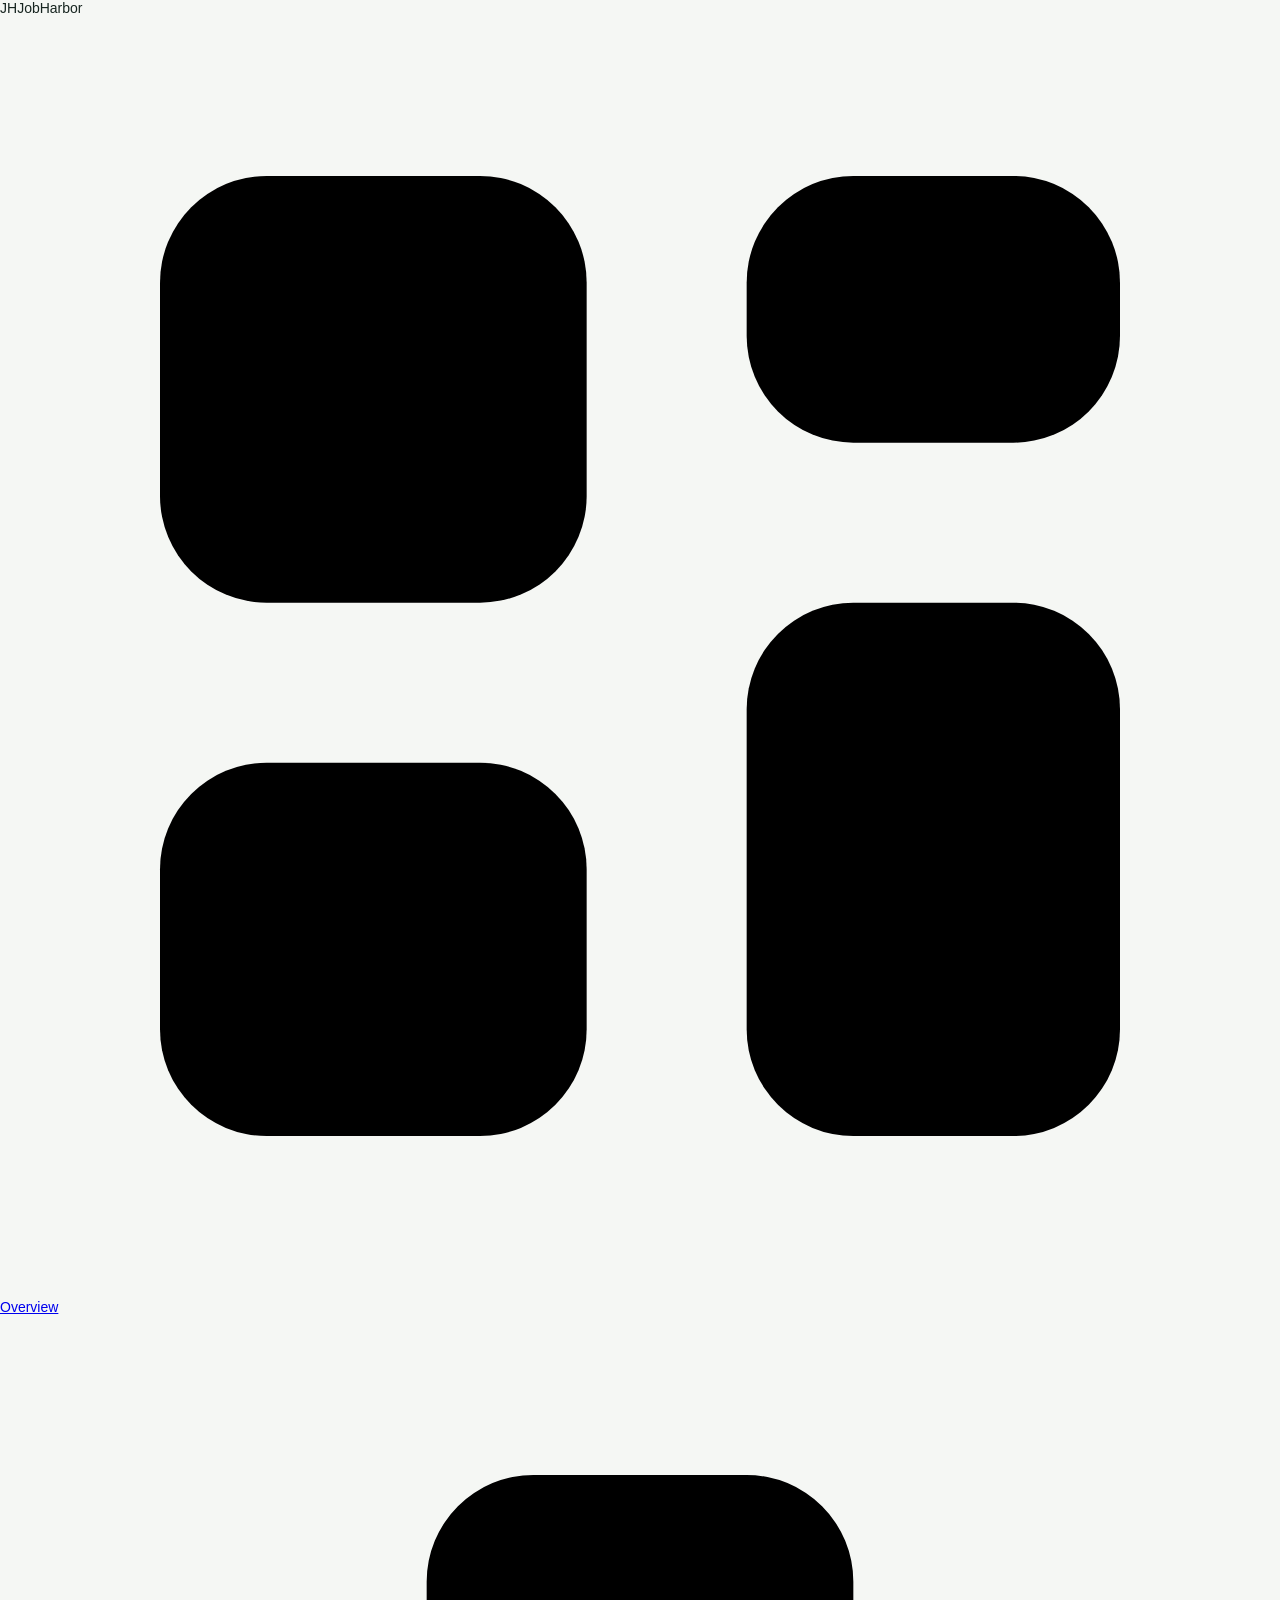
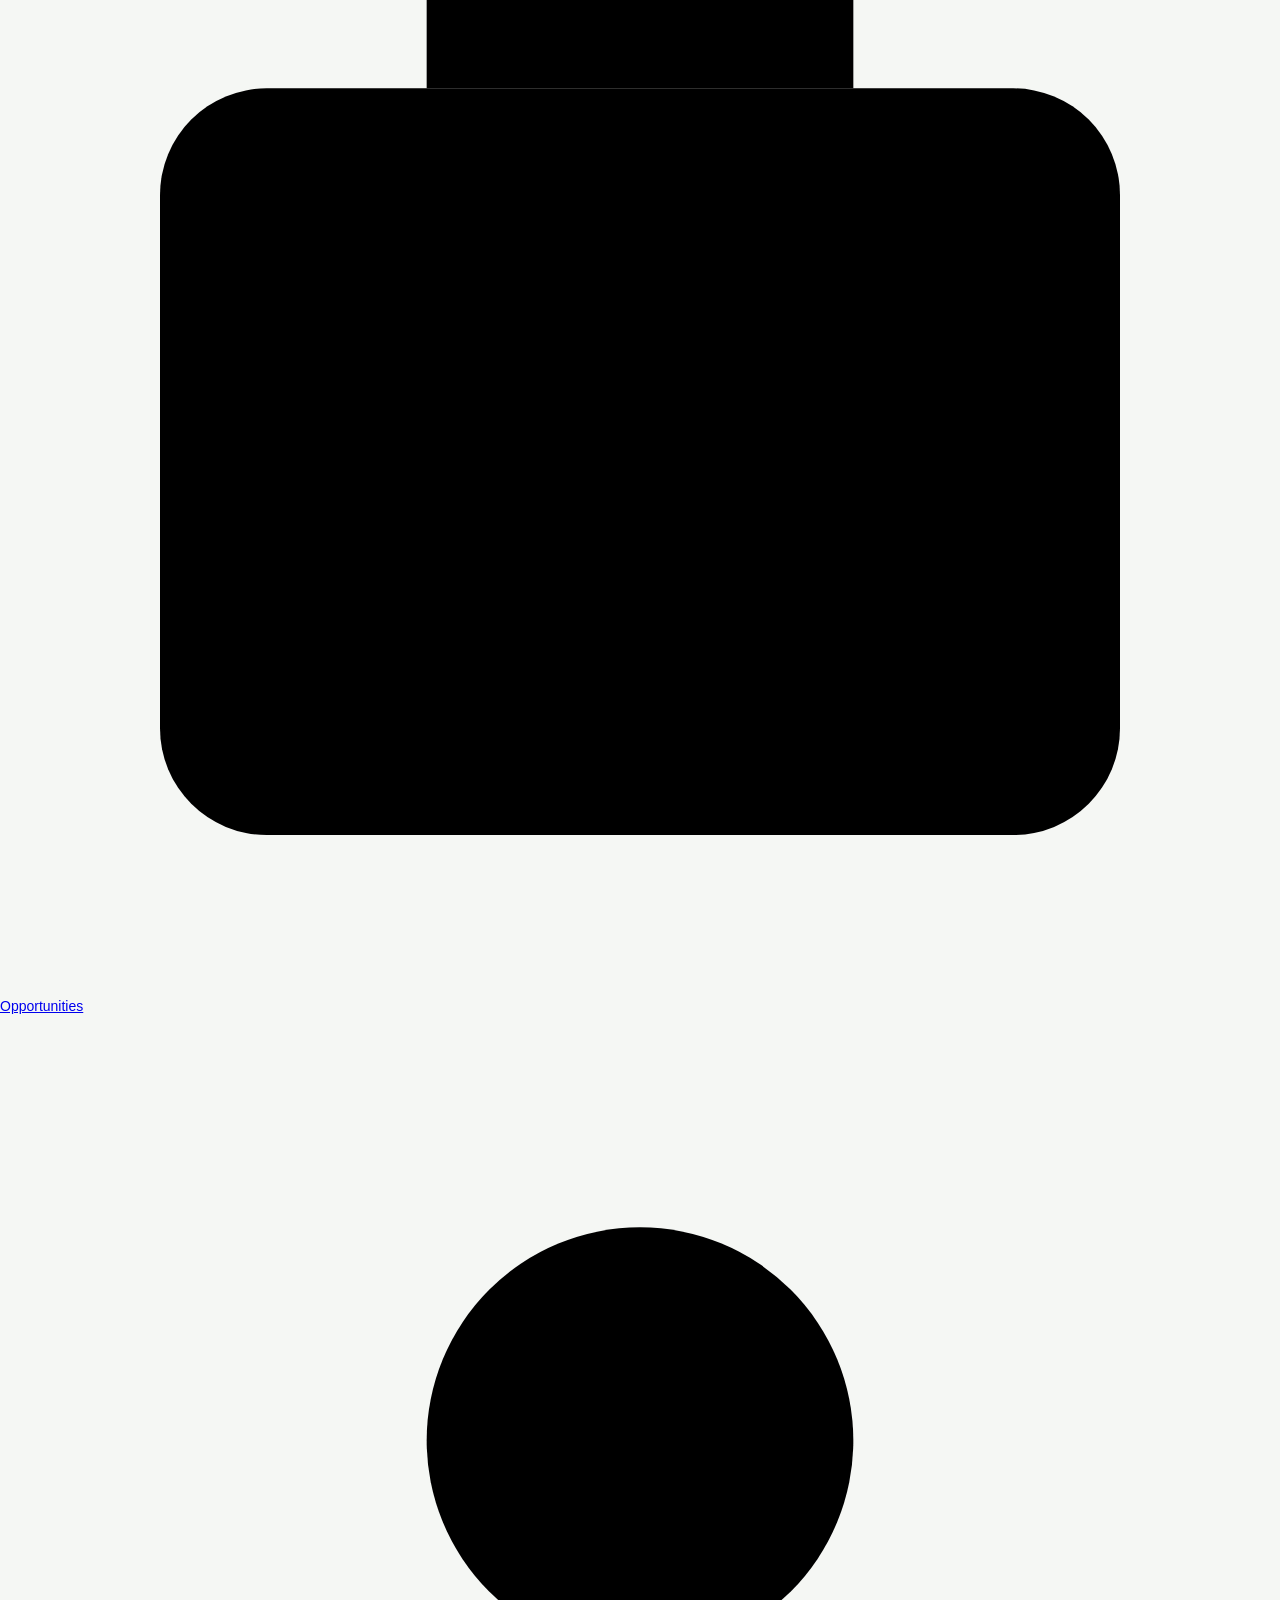
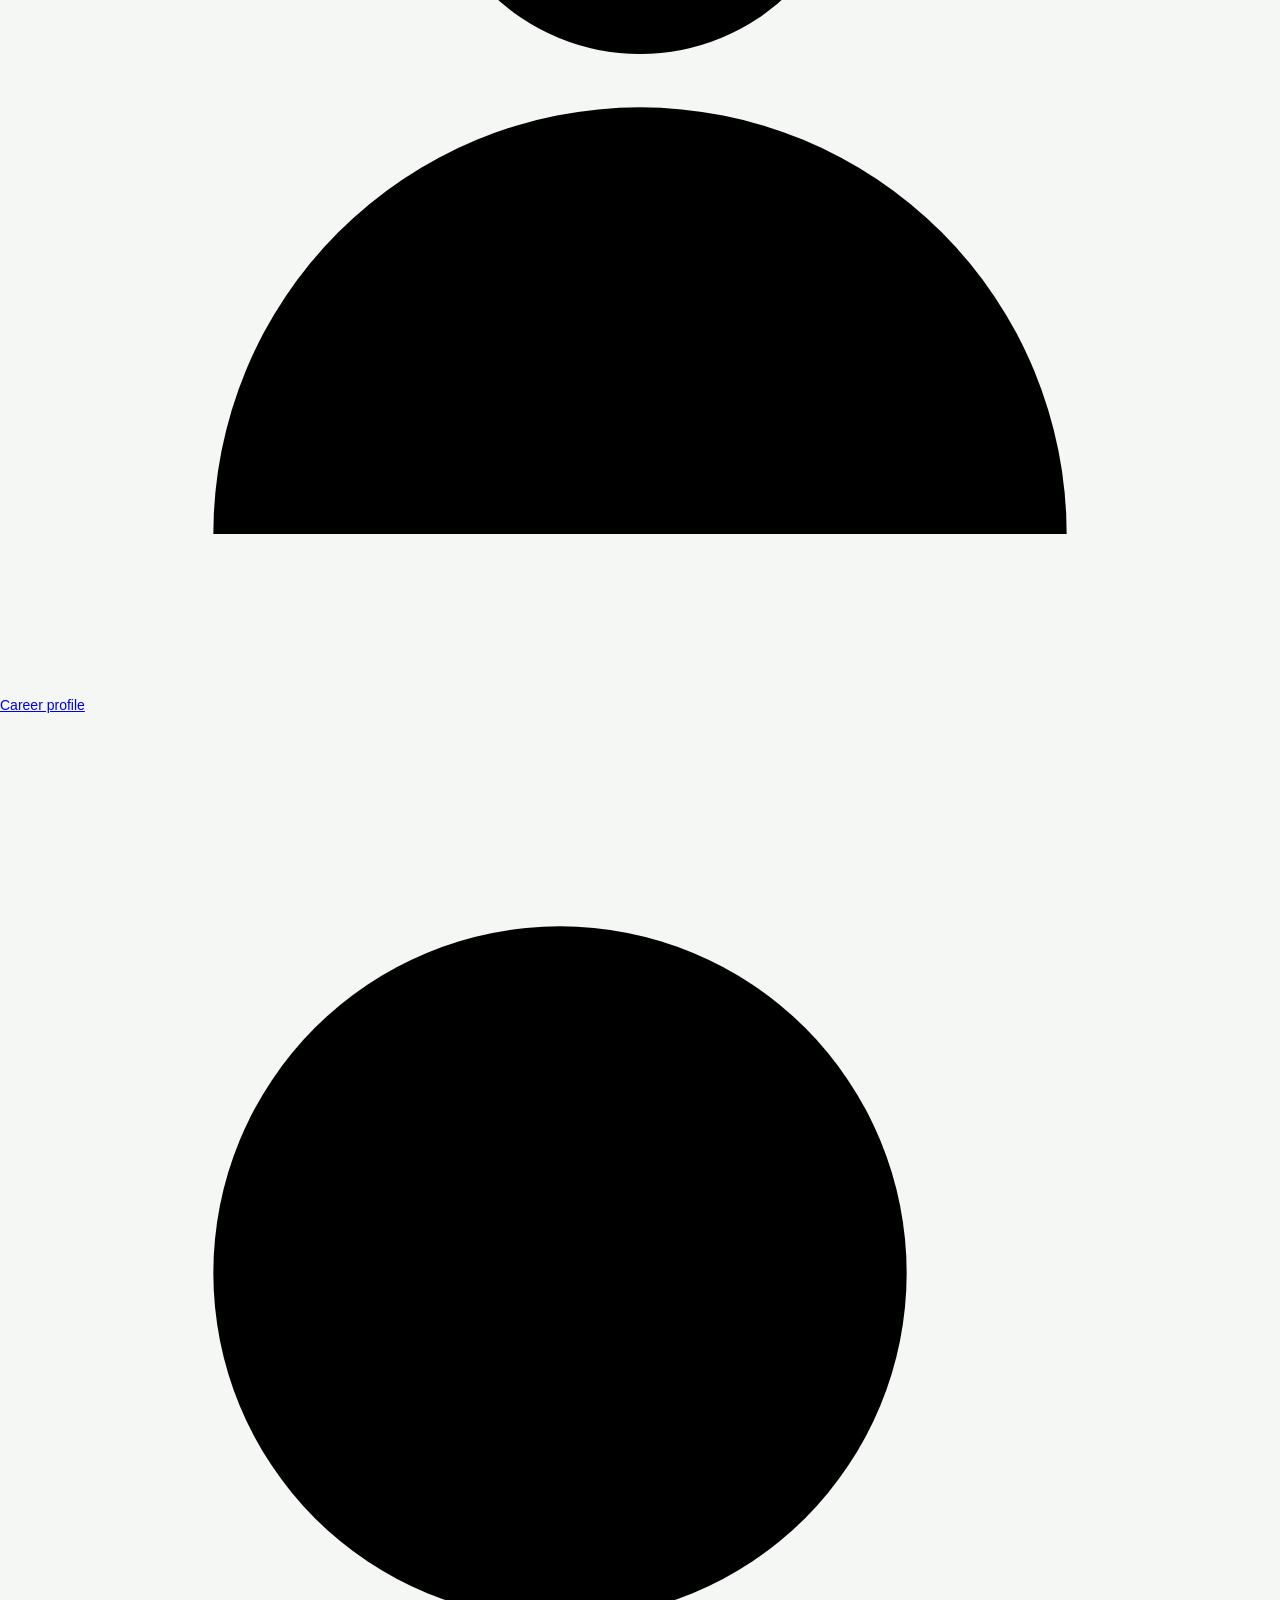
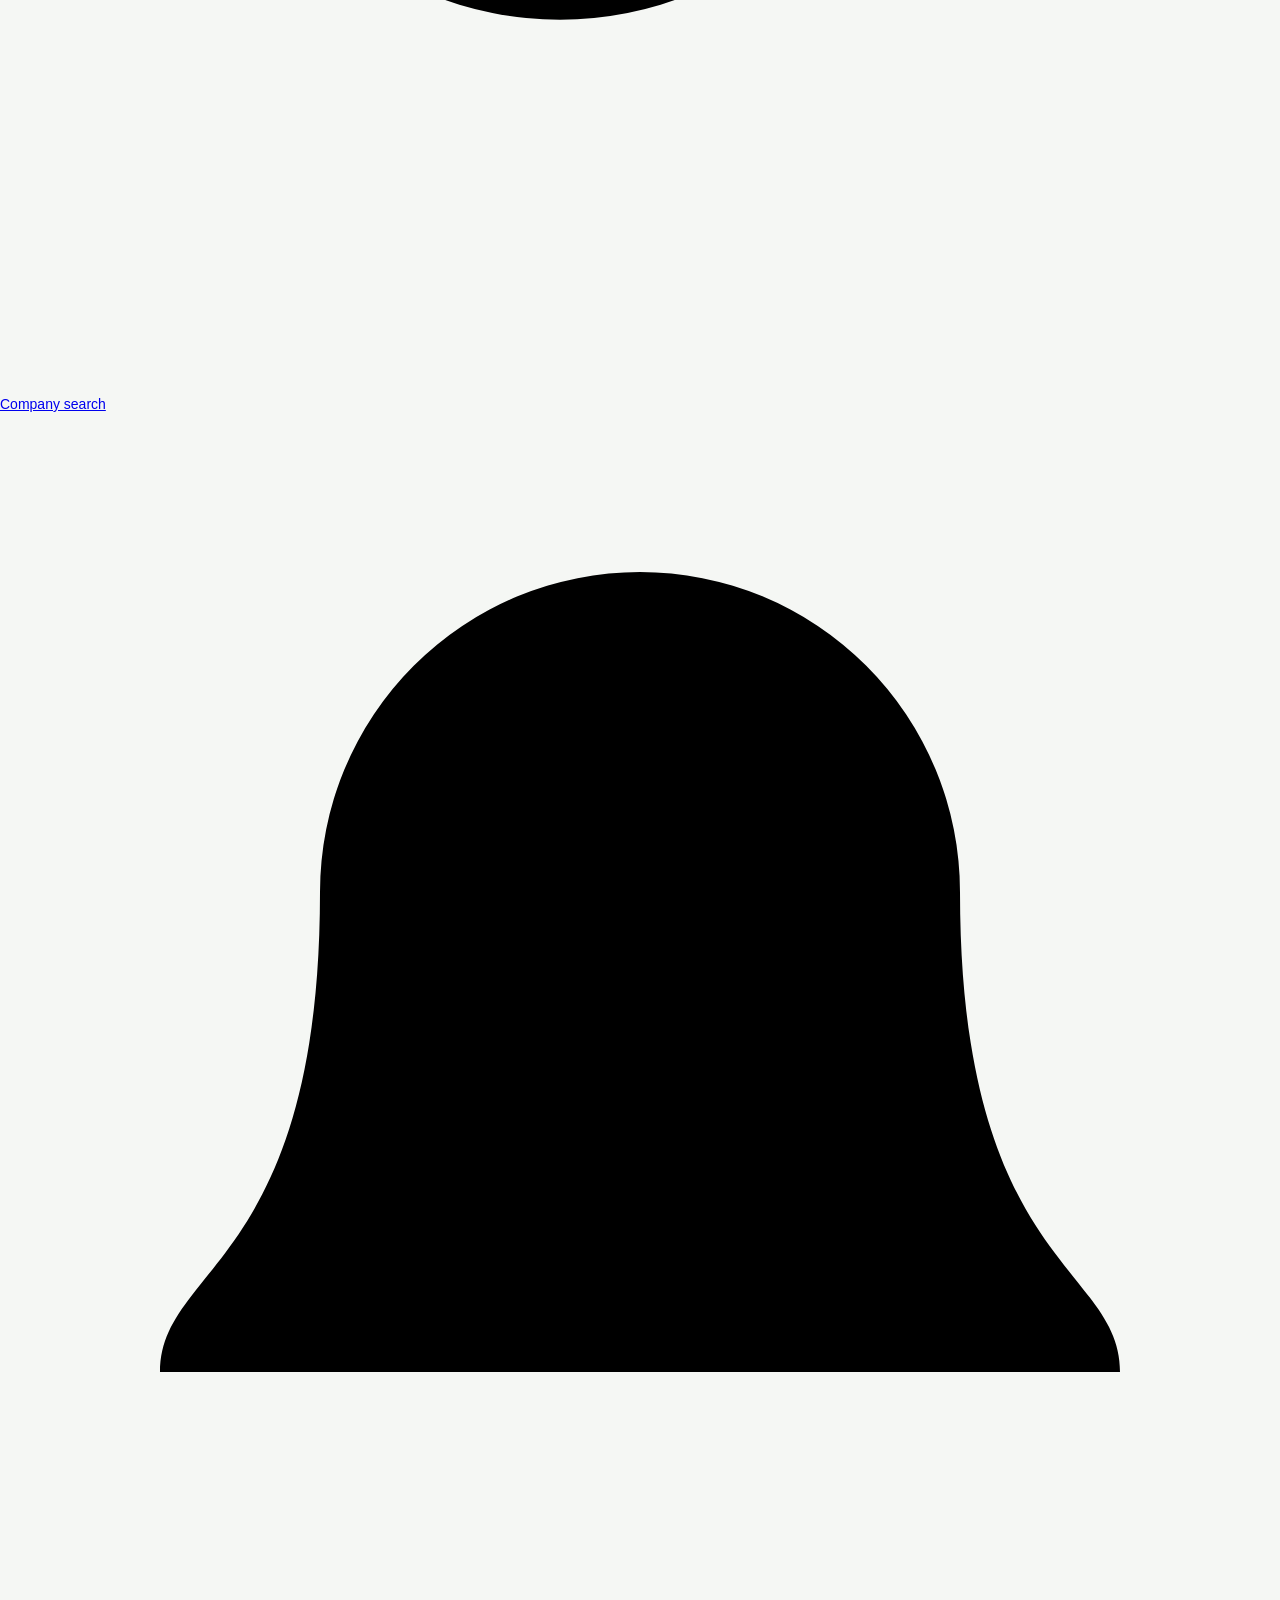
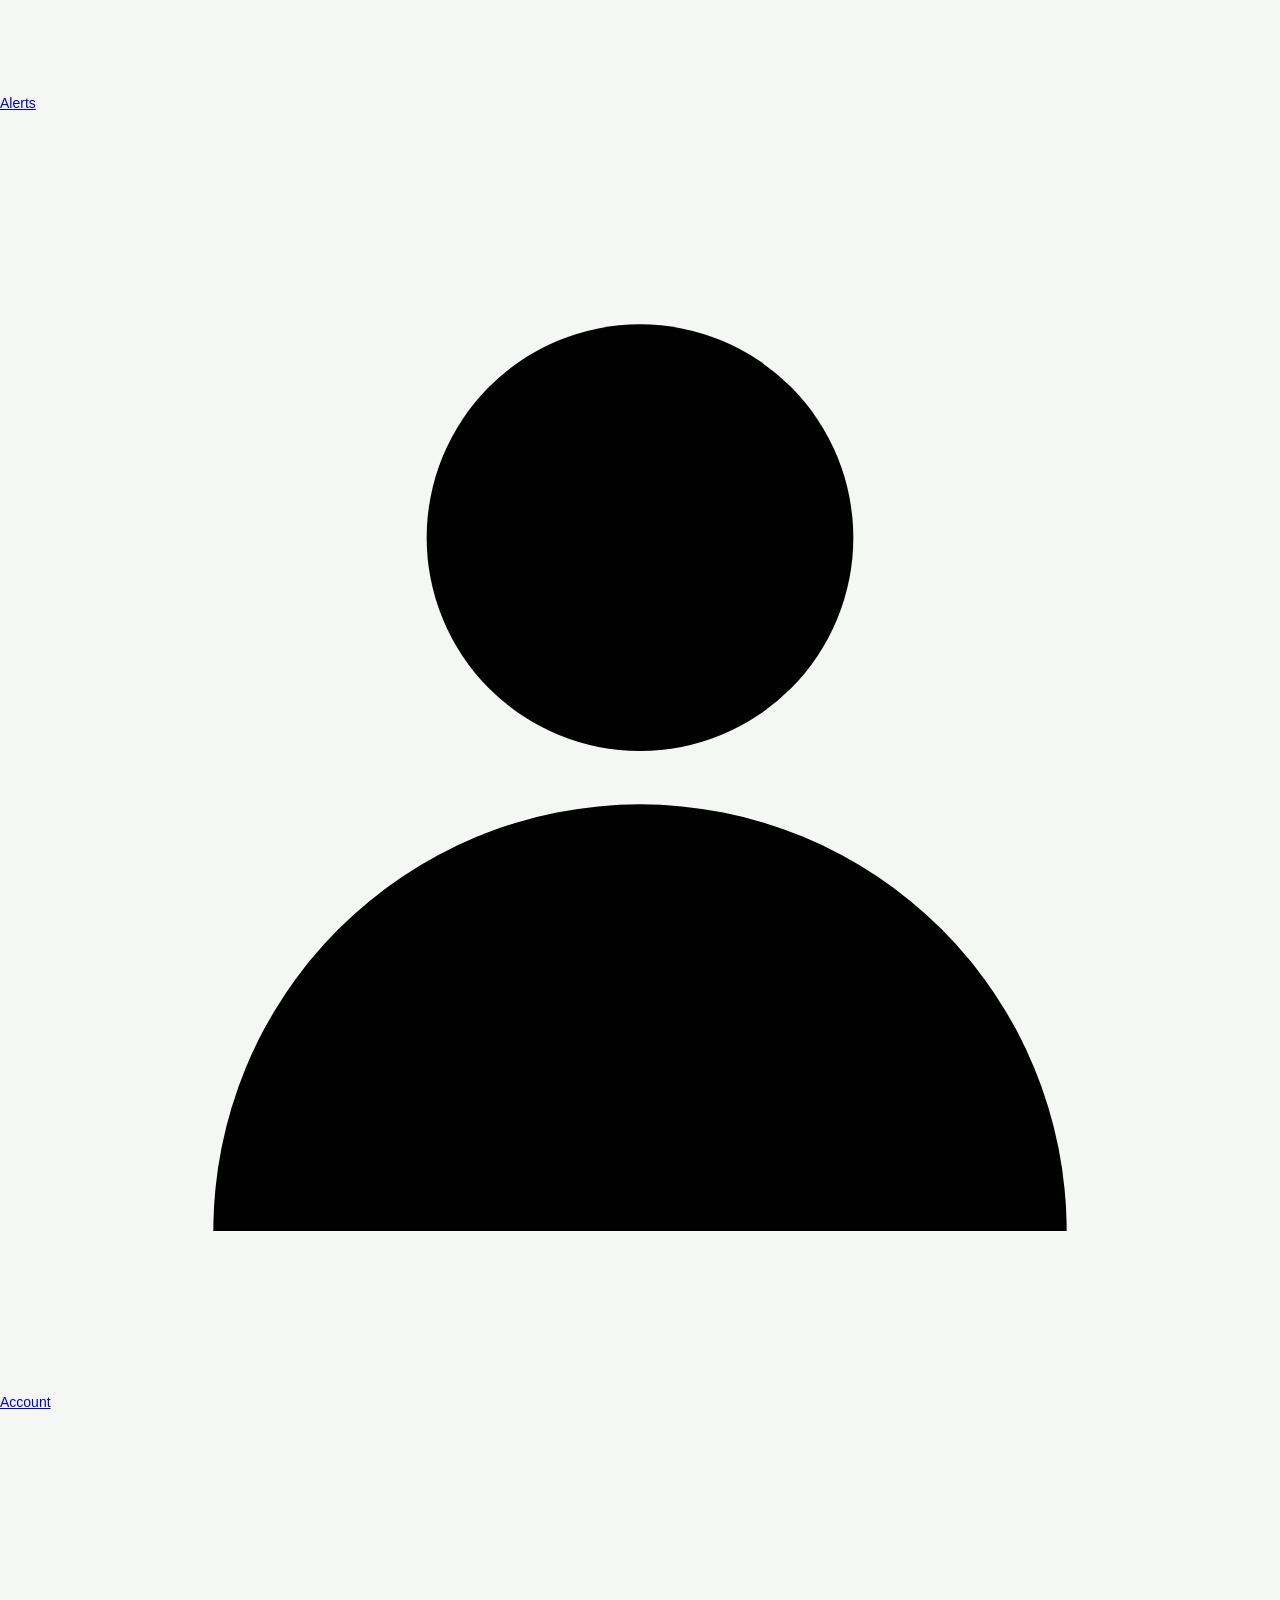
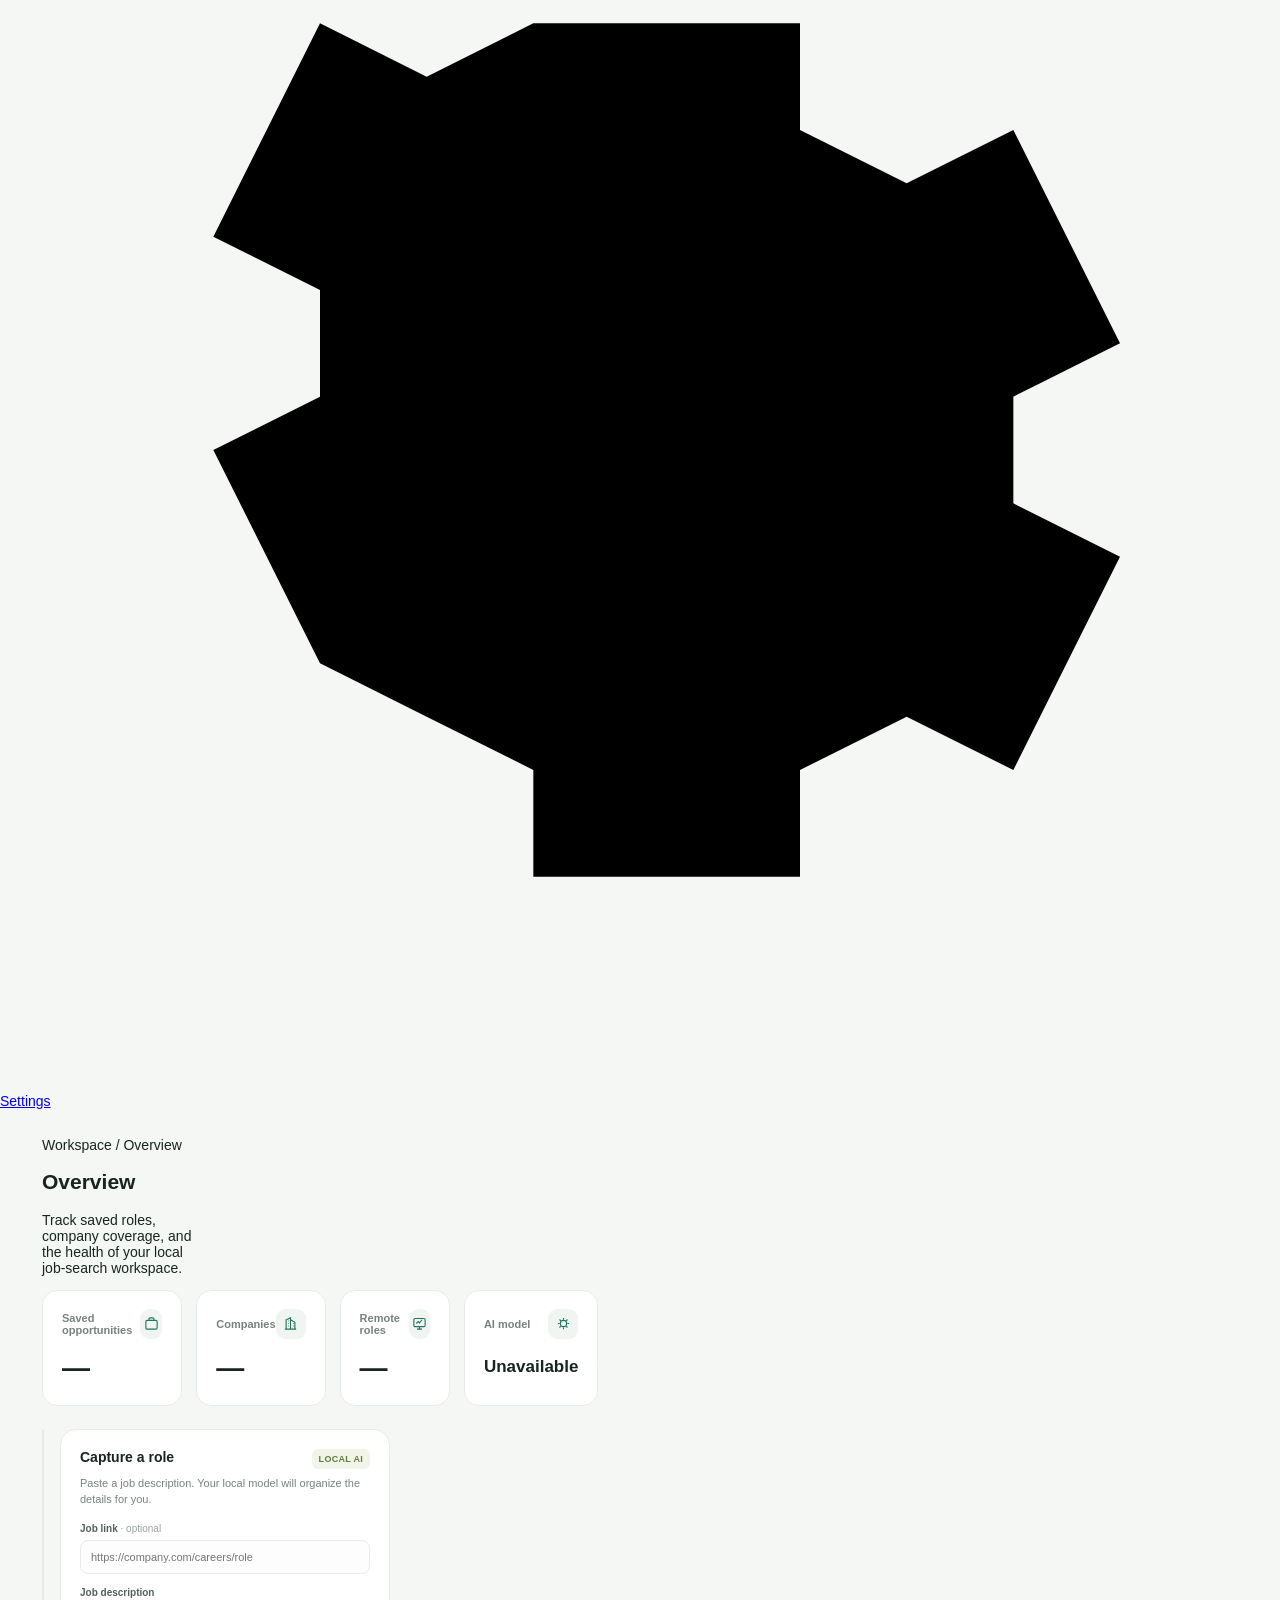
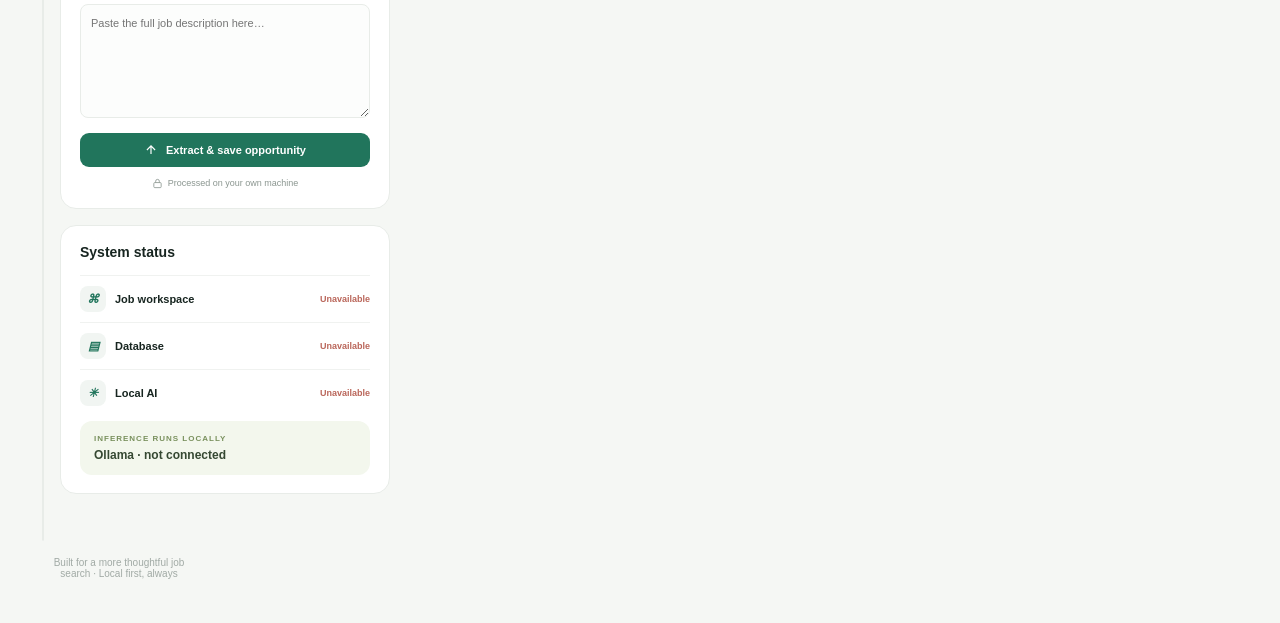
==== commit 57e996c1: "Fix dashboard startup status checks" ====
--- a/backend/app/static/index.html
+++ b/backend/app/static/index.html
@@ -58,16 +58,17 @@
   <div class="toast" id="toast" role="status"></div>
   <script>
     const $=s=>document.querySelector(s);let jobs=[],activeFilter='all';
-    $('#today').textContent=new Intl.DateTimeFormat(undefined,{weekday:'short',month:'long',day:'numeric'}).format(new Date());
+    const todayLabel=$('#today');if(todayLabel)todayLabel.textContent=new Intl.DateTimeFormat(undefined,{weekday:'short',month:'long',day:'numeric'}).format(new Date());
     const escapeHtml=value=>String(value??'').replace(/[&<>"']/g,c=>({'&':'&amp;','<':'&lt;','>':'&gt;','"':'&quot;',"'":'&#39;'}[c]));
     const shortDate=value=>{if(!value)return '';const d=new Date(value);return Number.isNaN(d.getTime())?'':new Intl.DateTimeFormat(undefined,{month:'short',day:'numeric'}).format(d)};
     function toast(message){const t=$('#toast');t.textContent=message;t.classList.add('show');setTimeout(()=>t.classList.remove('show'),3200)}
     function setStatus(id,state,label){const el=document.getElementById(id);el.textContent=label;el.className='service-status '+state}
     function renderJobs(){const query=$('#search').value.trim().toLowerCase();const filtered=jobs.filter(j=>{const searchable=[j.title,j.company,j.location,j.employment_type,j.job_level,...(j.skills||[])].filter(Boolean).join(' ').toLowerCase();return (!query||searchable.includes(query))&&(activeFilter!=='remote'||j.work_arrangement==='remote')});$('#jobs-caption').textContent=`${jobs.length} ${jobs.length===1?'role':'roles'} in your workspace`;if(!filtered.length){$('#job-list').innerHTML=`<div class="empty"><div class="empty-icon"><svg viewBox="0 0 24 24"><rect x="3" y="7" width="18" height="14" rx="2"/><path d="M8 7V5a2 2 0 0 1 2-2h4a2 2 0 0 1 2 2v2"/></svg></div><h3>${jobs.length?'No matching roles':'Your next role starts here'}</h3><p>${jobs.length?'Try a different search or filter.':'Paste a job description and your local AI will turn it into a tidy, searchable opportunity.'}</p>${jobs.length?'':'<button class="primary-btn" onclick="document.querySelector(\'#description\').focus()">Capture your first role</button>'}</div>`;return}$('#job-list').innerHTML=filtered.map(j=>{const skills=(j.skills||[]).slice(0,4);const extra=(j.skills||[]).length-skills.length;const meta=[j.location,j.employment_type,j.work_arrangement&&j.work_arrangement[0].toUpperCase()+j.work_arrangement.slice(1)].filter(Boolean);const desc=j.description?`<details><summary class="text-link" style="cursor:pointer;margin-top:10px">View description</summary><div class="job-desc">${escapeHtml(j.description)}${j.source_url?`<br><br><a class="job-url" href="${escapeHtml(j.source_url)}" target="_blank" rel="noopener noreferrer">Open original posting ↗</a>`:''}</div></details>`:'';return `<article class="job-card"><div class="company-logo">${escapeHtml((j.company||j.title||'?').trim().charAt(0).toUpperCase())}</div><div class="job-main"><div class="job-row"><div><div class="job-title">${escapeHtml(j.title||'Untitled opportunity')}</div><div class="job-company">${escapeHtml(j.company||'Company not identified')}${j.job_level?` · ${escapeHtml(j.job_level)}`:''}</div></div><time class="job-date">${escapeHtml(shortDate(j.created_at))}</time></div>${meta.length?`<div class="job-meta">${meta.map((m,i)=>`<span>${i===0?'<svg viewBox="0 0 24 24"><path d="M20 10c0 5-8 11-8 11S4 15 4 10a8 8 0 1 1 16 0Z"/><circle cx="12" cy="10" r="2"/></svg>':''}${escapeHtml(m)}</span>`).join('')}</div>`:''}${skills.length?`<div class="job-tags">${skills.map(s=>`<span class="tag">${escapeHtml(s)}</span>`).join('')}${extra>0?`<span class="tag">+${extra}</span>`:''}</div>`:''}${desc}</div></article>`}).join('')}
-    async function loadJobs(){try{const r=await fetch('/jobs?limit=100');if(!r.ok)throw Error();jobs=await r.json();$('#stat-total').textContent=jobs.length;$('#stat-companies').textContent=new Set(jobs.map(j=>j.company).filter(Boolean).map(c=>c.toLowerCase())).size;$('#stat-remote').textContent=jobs.filter(j=>j.work_arrangement==='remote').length;renderJobs();setStatus('api-status','ok','Online')}catch{$('#job-list').innerHTML='<div class="empty"><h3>Could not reach the workspace</h3><p>Check that the API is running, then refresh this page.</p><button class="primary-btn" onclick="loadJobs()">Try again</button></div>';$('#stat-total').textContent='—';$('#stat-companies').textContent='—';$('#stat-remote').textContent='—';setStatus('api-status','offline','Offline')}}
-    async function checkService(url,id,label){try{const r=await fetch(url);if(!r.ok)throw Error();const data=await r.json();setStatus(id,'ok','Connected');return data}catch{setStatus(id,'offline','Unavailable');return null}}
+    async function fetchWithTimeout(url,options={},timeoutMs=6000){const controller=new AbortController();const timer=setTimeout(()=>controller.abort(),timeoutMs);try{return await fetch(url,{...options,signal:controller.signal})}finally{clearTimeout(timer)}}
+    async function loadJobs(){try{const r=await fetchWithTimeout('/jobs?limit=100');if(!r.ok)throw Error();jobs=await r.json();$('#stat-total').textContent=jobs.length;$('#stat-companies').textContent=new Set(jobs.map(j=>j.company).filter(Boolean).map(c=>c.toLowerCase())).size;$('#stat-remote').textContent=jobs.filter(j=>j.work_arrangement==='remote').length;renderJobs();setStatus('api-status','ok','Online')}catch{$('#job-list').innerHTML='<div class="empty"><h3>Could not reach the workspace</h3><p>The API or database did not respond in time. Check that the services are running, then retry.</p><button class="primary-btn" onclick="loadJobs()">Try again</button></div>';$('#stat-total').textContent='—';$('#stat-companies').textContent='—';$('#stat-remote').textContent='—';setStatus('api-status','offline','Unavailable')}}
+    async function checkService(url,id,label){try{const r=await fetchWithTimeout(url);if(!r.ok)throw Error();const data=await r.json();setStatus(id,'ok','Connected');return data}catch{setStatus(id,'offline','Unavailable');return null}}
     async function refresh(){await loadJobs();const [db,ai]=await Promise.all([checkService('/health/db','db-status'),checkService('/health/ollama','ai-status')]);if(ai?.model){$('#model-name').textContent=ai.model;$('#model-card').textContent=`Ollama · ${ai.model}`}else{$('#model-name').textContent='Unavailable';$('#model-name').classList.add('na');$('#model-card').textContent='Ollama · not connected'}if(!db)setStatus('db-status','offline','Unavailable');loadAlertCount()}
-    async function loadAlertCount(){try{const r=await fetch('/scanner/notifications');if(!r.ok)return;const list=await r.json();$('#alert-count').textContent=list.length?`(${list.length})`:''}catch{}}
+    async function loadAlertCount(){try{const r=await fetchWithTimeout('/scanner/notifications');if(!r.ok)return;const list=await r.json();$('#alert-count').textContent=list.length?`(${list.length})`:''}catch{}}
     $('#search').addEventListener('input',renderJobs);document.querySelectorAll('[data-filter]').forEach(btn=>btn.addEventListener('click',()=>{activeFilter=btn.dataset.filter;document.querySelectorAll('[data-filter]').forEach(b=>b.classList.toggle('selected',b===btn));renderJobs()}));$('#refresh').addEventListener('click',refresh);
     $('#capture-form').addEventListener('submit',async e=>{e.preventDefault();const button=$('#submit-btn');const label=button.querySelector('span');button.disabled=true;label.textContent='Reading with your local model…';try{const url=$('#source-url').value.trim();const response=await fetch('/jobs',{method:'POST',headers:{'Content-Type':'application/json'},body:JSON.stringify({description:$('#description').value,...(url?{source_url:url}:{})})});if(!response.ok){let message='Could not process this job description.';try{message=(await response.json()).detail||message}catch{}throw Error(message)}const job=await response.json();$('#description').value='';$('#source-url').value='';toast(`Saved ${job.title||'your opportunity'}`);await refresh()}catch(err){toast(err.message||'Something went wrong. Check your local AI service.')}finally{button.disabled=false;label.textContent='Extract & save opportunity'}});
     refresh();
